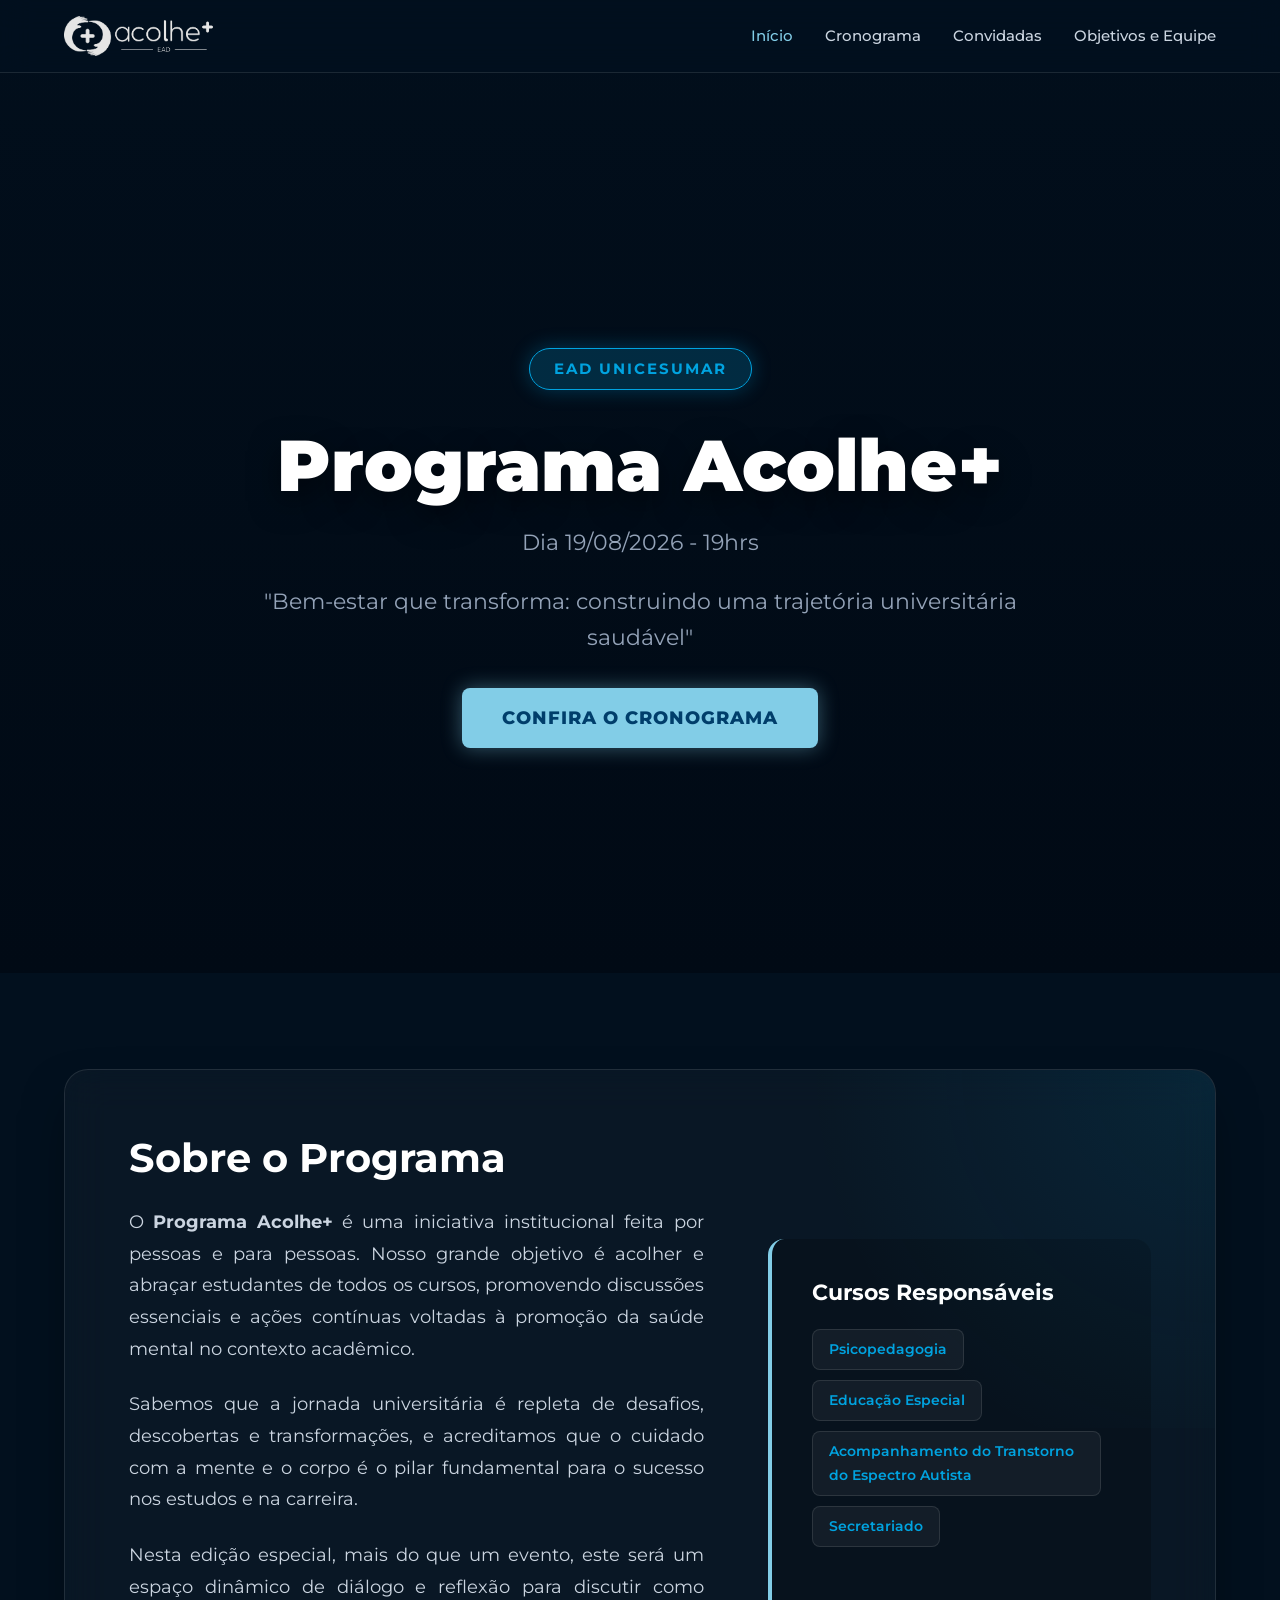
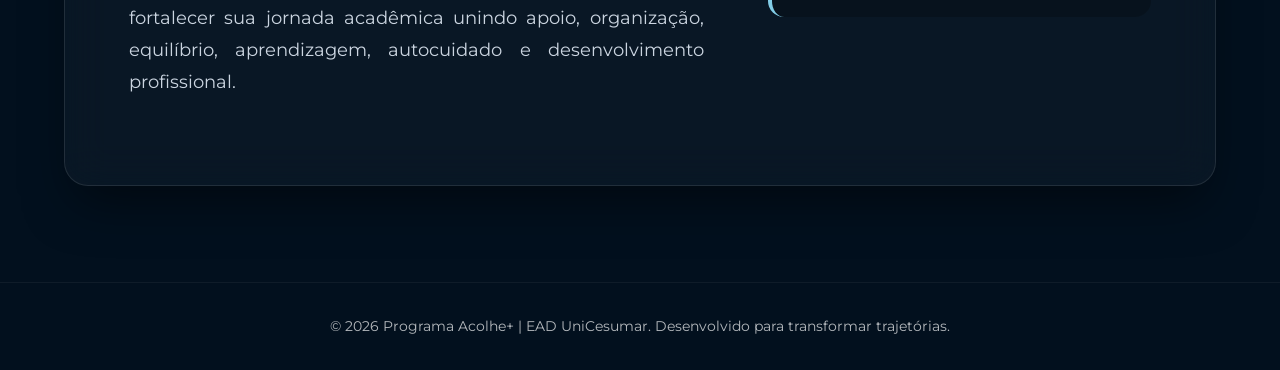
==== index.html @ 48409da1 "Add files via upload" ====
<!DOCTYPE html>
<html lang="pt-BR">
<head>
    <meta charset="UTF-8">
    <meta name="viewport" content="width=device-width, initial-scale=1.0">
    <title>Programa Acolhe+ | Início</title>
    <link rel="icon" type="image/png" href="assets/img/favicon.png">
    <!-- Link para o CSS unificado -->
    <link rel="stylesheet" href="css/style.css">
    <link rel="preconnect" href="https://fonts.googleapis.com">
    <link rel="preconnect" href="https://fonts.gstatic.com" crossorigin>
    <link href="https://fonts.googleapis.com/css2?family=Montserrat:wght@400;500;600;700;800;900&display=swap" rel="stylesheet">
</head>
<body>
    <nav class="navbar">
        <div class="container nav-container">
            <a href="index.html" class="logo">
                <img src="assets/img/logoh_branca.png" alt="Logo Acolhe+" class="logo-img" onerror="this.outerHTML='<span style=\'color:#fff; font-size: 1.5rem; font-weight: 700;\'>Acolhe<span style=\'color:var(--color-secondary)\'>+</span></span>'">
            </a>
            
            <ul class="nav-links">
                <li><a href="index.html" style="color: var(--cor-destaque);">Início</a></li>
                <li><a href="cronograma.html" style="color: #cbd5e1;">Cronograma</a></li>
                <li><a href="convidadas.html" style="color: #cbd5e1;">Convidadas</a></li>
                <li><a href="equipe.html" style="color: #cbd5e1;">Objetivos e Equipe</a></li>
            </ul>
        </div>
    </nav>

    <header class="hero-home">
        <div class="hero-overlay"></div>
        <div class="container hero-content">
            <div class="hero-badge">EAD UniCesumar</div>
            <h1 class="hero-title">Programa Acolhe+</h1>
            <p class="hero-subtitle">Dia 19/08/2026 - 19hrs</p>
            <p class="hero-subtitle">"Bem-estar que transforma: construindo uma trajetória universitária saudável"</p>
            <div class="hero-actions">
                <a href="cronograma.html" class="btn-glow">Confira o Cronograma</a>
            </div>
        </div>
    </header>

    <section id="sobre" class="sobre-section">
        <div class="container">
            <div class="glass-container">
                
                <div class="sobre-texto">
                    <h2>Sobre o Programa</h2>
                    <p>O <strong>Programa Acolhe+</strong> é uma iniciativa institucional feita por pessoas e para pessoas. Nosso grande objetivo é acolher e abraçar estudantes de todos os cursos, promovendo discussões essenciais e ações contínuas voltadas à promoção da saúde mental no contexto acadêmico.</p>
                    <p>Sabemos que a jornada universitária é repleta de desafios, descobertas e transformações, e acreditamos que o cuidado com a mente e o corpo é o pilar fundamental para o sucesso nos estudos e na carreira.</p>
                    <p>Nesta edição especial, mais do que um evento, este será um espaço dinâmico de diálogo e reflexão para discutir como fortalecer sua jornada acadêmica unindo apoio, organização, equilíbrio, aprendizagem, autocuidado e desenvolvimento profissional.</p>
                </div>
                
                <div class="sobre-cursos">
                    <h3>Cursos Responsáveis</h3>
                    <div style="margin-bottom: 20px;">
                        <span class="curso-tag">Psicopedagogia</span>
                        <span class="curso-tag">Educação Especial</span>
                        <span class="curso-tag">Acompanhamento do Transtorno do Espectro Autista</span>
                        <span class="curso-tag">Secretariado</span>
                    </div>
                </div>

            </div>
        </div>
    </section>

    <footer class="footer">
        <div class="container">
            <p>&copy; 2026 Programa Acolhe+ | EAD UniCesumar. Desenvolvido para transformar trajetórias.</p>
        </div>
    </footer>

    <script src="js/main.js"></script>
</body>
</html>
---- css/style.css ----
/* =========================================
   PROJETO ACOLHE+ - ESTILOS PRINCIPAIS
   Arquitetura: CSS Vanilla com Variáveis Nativas
   Tema Global: Dark Mode & Glassmorphism
   ========================================= */

:root {
    /* Paleta de Cores UniCesumar & Acolhe+ Original */
    --color-primary: #003B70;
    --color-secondary: #00A3E0;
    --color-accent: #F2A900;
    
    /* Tons Neutros Originais */
    --bg-body: #FFFFFF;
    --bg-light: #F8FAFC;
    --bg-card: #FFFFFF;
    
    /* Tipografia e Textos Originais */
    --text-main: #334155;
    --text-muted: #64748B;
    --text-light: #FFFFFF;
    
    /* Sombras e Transições */
    --shadow-sm: 0 2px 4px rgba(0,0,0,0.05);
    --shadow-md: 0 4px 6px -1px rgba(0,0,0,0.1), 0 2px 4px -1px rgba(0,0,0,0.06);
    --shadow-lg: 0 10px 15px -3px rgba(0,0,0,0.1), 0 4px 6px -2px rgba(0,0,0,0.05);
    --transition: all 0.3s ease;

    /* Novas Variáveis - Tema Dark Mode */
    --bg-dark: #010a15;
    --bg-dark-blend: #02101e;
    --glass-bg: rgba(255, 255, 255, 0.03);
    --glass-border: rgba(255, 255, 255, 0.1);
    
    /* Cores de Destaque Padrão (Azul Claro) */
    --cor-destaque: #82cde7;
    --cor-texto-btn: #003e6b;
}

/* =========================================
   RESET & CONFIGURAÇÕES GERAIS
   ========================================= */
* {
    margin: 0;
    padding: 0;
    box-sizing: border-box;
}

html {
    scroll-behavior: smooth;
}

/* Atualizado para refletir o novo tema escuro de todas as páginas */
body {
    font-family: 'Montserrat', sans-serif;
    background-color: var(--bg-dark-blend);
    color: #cbd5e1;
    line-height: 1.6;
    overflow-x: hidden; 
}

a {
    text-decoration: none;
    color: inherit;
}

ul {
    list-style: none;
}

.container {
    max-width: 1200px;
    margin: 0 auto;
    padding: 0 24px;
}

img {
    max-width: 100%;
    display: block;
}

/* =========================================
   TIPOGRAFIA & TÍTULOS (TEMA ESCURO)
   ========================================= */
h1, h2, h3, h4 {
    line-height: 1.2;
}

.section {
    padding: 5rem 0;
}

.section-title {
    text-align: center;
    margin-bottom: 3.5rem;
}

.section-title h2 {
    font-size: 2.25rem;
    font-weight: 700;
    margin-bottom: 0.5rem;
    color: #fff;
}

.underline {
    height: 4px;
    width: 60px;
    background-color: var(--cor-destaque) !important;
    margin: 0 auto;
    border-radius: 2px;
}

.section-subtitle {
    margin-top: 1rem;
    color: #94a3b8;
    font-size: 1.125rem;
    max-width: 600px;
    margin-left: auto;
    margin-right: auto;
}

.hero-title { color: #fff; }
.hero-subtitle { color: #94a3b8; }

/* =========================================
   NAVBAR PADRONIZADA (GLASSMORPHISM)
   ========================================= */
.navbar {
    background-color: rgba(2, 16, 30, 0.9);
    backdrop-filter: blur(15px);
    -webkit-backdrop-filter: blur(15px);
    box-shadow: none;
    border-bottom: 1px solid var(--glass-border);
    position: sticky; /* Sticky como padrão geral */
    top: 0;
    z-index: 1000;
    padding: 1rem 0;
}

.nav-container {
    display: flex;
    justify-content: space-between;
    align-items: center;
}

.logo-img {
    max-height: 40px;
    width: auto;
    display: block;
}

.logo {
    font-size: 1.5rem;
    font-weight: 700;
    color: var(--color-primary);
}

.logo .highlight {
    color: var(--color-secondary);
}

.nav-links {
    display: flex;
    gap: 2rem;
}

.nav-links a {
    font-weight: 500;
    font-size: 0.95rem;
    position: relative;
    padding-bottom: 4px;
    transition: color 0.3s ease;
}

.nav-links a::after {
    content: '';
    position: absolute;
    width: 0;
    height: 2px;
    bottom: 0;
    left: 0;
    background-color: var(--cor-destaque);
    transition: width 0.3s ease;
}

.nav-links a:hover {
    color: var(--cor-destaque);
}

.nav-links a:hover::after {
    width: 100%;
}

.btn-outline {
    display: inline-block;
    padding: 0.5rem 1.25rem;
    border-radius: 6px;
    font-weight: 600;
    text-transform: uppercase;
    letter-spacing: 0.5px;
    font-size: 0.9rem;
    transition: var(--transition);
    cursor: pointer;
    border: 2px solid #fff;
    color: #fff;
}

.btn-outline:hover {
    background-color: #fff;
    color: var(--bg-dark-blend);
}

/* =========================================
   PÁGINA INICIAL (INDEX)
   ========================================= */
.hero-home {
    position: relative;
    height: 100vh;
    display: flex;
    align-items: center;
    justify-content: center;
    text-align: center;
    background: url('../assets/img/capa.png') center center/cover no-repeat;
    background-attachment: fixed; 
}

.hero-overlay {
    position: absolute;
    top: 0; left: 0; width: 100%; height: 100%;
    background: linear-gradient(to bottom, rgba(1, 10, 21, 0.3) 0%, rgba(1, 10, 21, 0.8) 70%, var(--bg-dark) 100%);
    z-index: 1;
}

.hero-content {
    position: relative;
    z-index: 2;
    max-width: 900px;
    padding: 0 20px;
    margin-top: 50px; 
}

.hero-badge {
    display: inline-block;
    background: rgba(0, 163, 224, 0.2);
    border: 1px solid var(--color-secondary);
    color: var(--color-secondary);
    padding: 0.5rem 1.5rem;
    border-radius: 50px;
    font-weight: 700;
    font-size: 0.95rem;
    margin-bottom: 2rem;
    letter-spacing: 2px;
    text-transform: uppercase;
    box-shadow: 0 0 20px rgba(0, 163, 224, 0.3);
    animation: float 3s ease-in-out infinite;
}

.hero-home .hero-title {
    font-size: 4.5rem;
    font-weight: 900;
    margin-bottom: 1rem;
    text-shadow: 0 10px 30px rgba(0,0,0,0.5);
}

.hero-home .hero-subtitle {
    font-size: 1.4rem;
    margin-bottom: 1.5rem; /* Ajustado para lidar com dois subtitulos */
    font-weight: 400;
}

.hero-actions {
    display: flex;
    justify-content: center;
    gap: 1.5rem;
    margin-top: 2rem;
}

.btn-glow {
    background-color: var(--cor-destaque);
    color: var(--cor-texto-btn); 
    padding: 1rem 2.5rem;
    border-radius: 8px;
    font-weight: 800;
    font-size: 1.1rem;
    text-transform: uppercase;
    letter-spacing: 1px;
    transition: all 0.3s;
    box-shadow: 0 0 20px rgba(130, 205, 231, 0.4); 
    border: none;
    cursor: pointer;
    display: inline-block;
}

.btn-glow:hover {
    transform: translateY(-3px) scale(1.05);
    box-shadow: 0 0 35px rgba(130, 205, 231, 0.8);
    background-color: #fff; 
    color: var(--cor-texto-btn); 
}

.sobre-section {
    padding: 6rem 0;
    position: relative;
    z-index: 2;
}

.glass-container {
    background: var(--glass-bg);
    backdrop-filter: blur(20px);
    -webkit-backdrop-filter: blur(20px);
    border: 1px solid var(--glass-border);
    border-radius: 24px;
    padding: 4rem;
    box-shadow: 0 25px 50px -12px rgba(0, 0, 0, 0.5);
    display: grid;
    grid-template-columns: 3fr 2fr;
    gap: 4rem;
    align-items: center;
    position: relative;
    overflow: hidden;
}

.glass-container::before {
    content: '';
    position: absolute;
    top: -50%; right: -50%;
    width: 100%; height: 100%;
    background: radial-gradient(circle, rgba(0, 163, 224, 0.1) 0%, transparent 60%);
    pointer-events: none;
}

.sobre-texto h2 {
    font-size: 2.5rem;
    color: #fff;
    margin-bottom: 1.5rem;
}

.sobre-texto p {
    font-size: 1.1rem;
    line-height: 1.8;
    margin-bottom: 1.5rem;
    color: #cbd5e1;
    text-align: justify;
}

.sobre-cursos {
    background: rgba(0, 0, 0, 0.2);
    padding: 2.5rem;
    border-radius: 16px;
    border-left: 4px solid var(--cor-destaque); 
}

.sobre-cursos h3 {
    color: #fff;
    font-size: 1.4rem;
    margin-bottom: 1.5rem;
}

.curso-tag {
    display: inline-block;
    background: rgba(255,255,255,0.05);
    border: 1px solid rgba(255,255,255,0.1);
    color: var(--color-secondary);
    padding: 8px 16px;
    border-radius: 8px;
    margin: 0 10px 10px 0;
    font-size: 0.9rem;
    font-weight: 600;
    transition: all 0.3s;
}

.curso-tag:hover {
    background: var(--color-secondary);
    color: #fff;
    transform: translateY(-2px);
}

@keyframes float {
    0% { transform: translateY(0px); }
    50% { transform: translateY(-8px); }
    100% { transform: translateY(0px); }
}

/* =========================================
   PÁGINA CONVIDADAS
   ========================================= */
.fullscreen-showcase {
    position: relative;
    width: 100%;
    min-height: calc(100vh - 140px); 
    display: flex;
    align-items: center;
    background-color: var(--bg-dark-blend);
    padding: 4rem 0; 
}

.showcase-image-wrapper {
    position: absolute;
    top: 0;
    left: 0;
    width: 45%; 
    height: 100%;
    z-index: 1;
}

.guest-image {
    width: 100%;
    height: 100%;
    object-fit: cover;
    object-position: center 15%; 
    transition: opacity 0.8s ease, transform 1s ease;
}

.showcase-gradient-overlay {
    position: absolute;
    top: 0;
    left: 0;
    width: 100%;
    height: 100%;
    background: linear-gradient(
        to right, 
        rgba(2, 16, 30, 0) 0%, 
        rgba(2, 16, 30, 0.3) 50%, 
        var(--bg-dark-blend) 95%
    );
}

.showcase-content {
    position: relative;
    z-index: 2;
    width: 100%;
    max-width: 1200px;
    margin: 0 auto;
    display: flex;
    justify-content: flex-end;
    padding: 0 24px;
}

.text-panel {
    width: 55%; 
    color: #fff;
    padding-left: 2rem;
}

.guest-title {
    color: var(--color-accent);
    font-size: 0.9rem;
    text-transform: uppercase;
    letter-spacing: 2px;
    margin-bottom: 10px;
    font-weight: 700;
}

.guest-name {
    font-size: 2.5rem; 
    font-weight: 800;
    line-height: 1.1;
    margin-bottom: 1.5rem;
    color: #ffffff;
}

.guest-bio {
    font-size: 1rem;
    line-height: 1.7;
    color: #cbd5e1;
    margin-bottom: 2.5rem;
    text-align: justify;
}

.slider-controls {
    display: flex;
    align-items: center;
    gap: 15px;
}

.nav-btn {
    background: transparent;
    border: 1px solid rgba(255,255,255,0.3);
    color: #fff;
    width: 50px;
    height: 50px;
    border-radius: 50%;
    font-size: 1.2rem;
    cursor: pointer;
    transition: all 0.3s;
    display: flex;
    align-items: center;
    justify-content: center;
}

.nav-btn:hover {
    background: #fff;
    color: var(--bg-dark-blend);
    border-color: #fff;
}

.dots-container {
    display: flex;
    gap: 8px;
    margin: 0 15px;
}

.dot {
    width: 10px;
    height: 10px;
    background-color: rgba(255,255,255,0.2);
    border-radius: 50%;
    cursor: pointer;
    transition: all 0.3s;
}

.dot.active {
    background-color: var(--cor-destaque);
    transform: scale(1.3);
}

.anim-fade {
    opacity: 1;
    transform: translateX(0) scale(1);
    transition: all 0.6s cubic-bezier(0.25, 0.46, 0.45, 0.94);
}

.anim-fade.hidden-img {
    opacity: 0;
    transform: scale(1.02);
}

.anim-fade.hidden-text {
    opacity: 0;
    transform: translateX(30px);
}

/* =========================================
   PÁGINA OBJETIVOS E EQUIPE
   ========================================= */
.hero-inner {
    position: relative;
    min-height: 40vh;
    display: flex;
    align-items: center;
    justify-content: center;
    text-align: center;
    background: url('../assets/img/capa.png') center center/cover no-repeat;
}

.hero-inner-overlay {
    position: absolute;
    top: 0; left: 0; width: 100%; height: 100%;
    background: linear-gradient(to bottom, rgba(1, 10, 21, 0.4) 0%, rgba(2, 16, 30, 0.95) 100%);
    z-index: 1;
}

.hero-inner .hero-content {
    position: relative;
    z-index: 2;
    max-width: 800px;
    padding: 0 20px;
}

.grid-objetivos {
    display: grid;
    grid-template-columns: repeat(5, 1fr);
    gap: 1.25rem;
}

.card-objetivo {
    background: var(--glass-bg);
    backdrop-filter: blur(10px);
    -webkit-backdrop-filter: blur(10px);
    border: 1px solid var(--glass-border);
    border-radius: 16px;
    box-shadow: 0 4px 30px rgba(0, 0, 0, 0.1);
    color: #cbd5e1;
    transition: all 0.4s ease;
    border-bottom: 3px solid transparent;
    padding: 2rem 1.25rem;
    text-align: center;
}

.card-objetivo h3 { 
    color: var(--cor-destaque); 
    font-size: 1.1rem;
    margin-bottom: 0.75rem;
}

.card-objetivo p { 
    color: #94a3b8; 
    font-size: 0.85rem;
    line-height: 1.4;
}

.icone-objetivo {
    font-size: 2.2rem;
    margin-bottom: 1rem;
}

.card-objetivo:hover {
    transform: translateY(-5px);
    background: rgba(255, 255, 255, 0.08);
    border-color: var(--cor-destaque);
    box-shadow: 0 10px 30px rgba(130, 205, 231, 0.2);
}

.team-dashboard {
    display: flex;
    gap: 2rem;
    max-width: 1100px;
    margin: 0 auto;
    align-items: flex-start;
}

.team-viewer {
    flex: 1;
    background: linear-gradient(145deg, rgba(255,255,255,0.05) 0%, rgba(0,0,0,0.2) 100%);
    border: 1px solid var(--glass-border);
    border-radius: 20px;
    padding: 3rem;
    position: sticky;
    top: 100px;
    min-height: 500px;
    display: flex;
    flex-direction: column;
    transition: all 0.4s ease;
    box-shadow: 0 0 40px rgba(130, 205, 231, 0.15);
    border-color: rgba(130, 205, 231, 0.3);
}

.fade-panel {
    opacity: 1;
    transform: scale(1);
    transition: all 0.4s cubic-bezier(0.25, 0.46, 0.45, 0.94);
}

.fade-panel.hidden {
    opacity: 0;
    transform: scale(0.95);
}

.viewer-image {
    width: 150px;
    height: 150px;
    border-radius: 50%;
    object-fit: cover;
    margin-bottom: 1.5rem;
    border: 4px solid var(--bg-dark-blend);
}

.viewer-role {
    font-size: 0.9rem;
    text-transform: uppercase;
    letter-spacing: 2px;
    font-weight: 700;
    margin-bottom: 0.5rem;
    color: var(--cor-destaque);
}

.viewer-name {
    font-size: 2.2rem;
    color: #fff;
    margin-bottom: 1.5rem;
    line-height: 1.1;
}

.viewer-bio {
    font-size: 1.05rem;
    line-height: 1.8;
    color: #cbd5e1;
}

.team-selector {
    width: 380px;
    display: flex;
    flex-direction: column;
    gap: 1rem;
}

.selector-item {
    display: flex;
    align-items: center;
    gap: 1rem;
    padding: 1rem;
    background: var(--glass-bg);
    border: 1px solid var(--glass-border);
    border-radius: 12px;
    cursor: pointer;
    transition: all 0.3s ease;
}

.selector-item:hover {
    background: rgba(255,255,255,0.08);
    transform: translateX(-5px);
}

.selector-item.active {
    background: rgba(130, 205, 231, 0.15);
    border-color: var(--cor-destaque);
}

.selector-item.highlight-star {
    padding: 1.5rem 1rem;
    background: linear-gradient(90deg, rgba(130, 205, 231, 0.1) 0%, transparent 100%);
    border: 1px solid rgba(130, 205, 231, 0.4);
    border-left: 4px solid var(--cor-destaque);
}

.selector-item.highlight-star.active {
    background: rgba(130, 205, 231, 0.2);
}

.selector-avatar {
    width: 60px;
    height: 60px;
    border-radius: 50%;
    object-fit: cover;
}

.highlight-star .selector-avatar {
    width: 80px;
    height: 80px;
    border: 2px solid var(--cor-destaque);
}

.selector-info h4 {
    color: #fff;
    font-size: 1.1rem;
    margin-bottom: 0.2rem;
}

.selector-info span {
    font-size: 0.85rem;
    color: var(--cor-destaque);
    font-weight: 600;
}

/* =========================================
   PÁGINA CRONOGRAMA
   ========================================= */
.crono-section {
    background: linear-gradient(-45deg, #001f3f, #003B70, #02101e, #005082);
    background-size: 400% 400%;
    animation: gradientBG 15s ease infinite;
    padding: 6rem 0;
    color: #fff;
    position: relative;
    overflow: hidden;
    min-height: calc(100vh - 80px);
}

@keyframes gradientBG {
    0% { background-position: 0% 50%; }
    50% { background-position: 100% 50%; }
    100% { background-position: 0% 50%; }
}

.crono-section::before {
    content: "";
    position: absolute;
    top: 0; left: 0; width: 100%; height: 100%;
    background-image: linear-gradient(rgba(255, 255, 255, 0.03) 1px, transparent 1px), 
                      linear-gradient(90deg, rgba(255, 255, 255, 0.03) 1px, transparent 1px);
    background-size: 30px 30px;
    pointer-events: none;
}

.crono-title {
    text-align: center;
    font-size: 3rem;
    color: #fff;
    margin-bottom: 4rem;
    text-transform: uppercase;
    letter-spacing: 2px;
    position: relative;
    z-index: 1;
}

.timeline {
    position: relative;
    max-width: 900px;
    margin: 0 auto;
    padding: 20px 0;
    z-index: 1;
}

.timeline::after {
    content: '';
    position: absolute;
    width: 4px;
    background: rgba(130, 205, 231, 0.3);
    top: 0;
    bottom: 0;
    left: 50%;
    margin-left: -2px;
    border-radius: 5px;
}

.timeline-item {
    padding: 10px 40px;
    position: relative;
    background-color: inherit;
    width: 50%;
}

.timeline-item.left { left: 0; }
.timeline-item.right { left: 50%; }

.timeline-item::after {
    content: '';
    position: absolute;
    width: 20px;
    height: 20px;
    right: -10px;
    background-color: var(--cor-destaque);
    border: 4px solid var(--bg-dark-blend);
    top: 25px;
    border-radius: 50%;
    z-index: 1;
    box-shadow: 0 0 15px var(--cor-destaque);
    transition: all 0.3s ease;
}

.timeline-item.right::after {
    left: -10px;
}

.timeline-item:hover::after {
    transform: scale(1.5);
    background-color: #fff;
    box-shadow: 0 0 25px var(--cor-destaque);
}

.glass-card {
    padding: 25px 30px;
    background: rgba(255, 255, 255, 0.05);
    backdrop-filter: blur(12px);
    -webkit-backdrop-filter: blur(12px);
    border: 1px solid rgba(255, 255, 255, 0.1);
    border-radius: 16px;
    position: relative;
    transition: all 0.4s cubic-bezier(0.175, 0.885, 0.32, 1.275);
    box-shadow: 0 8px 32px 0 rgba(0, 0, 0, 0.3);
}

.glass-card:hover {
    transform: translateY(-10px) scale(1.02);
    border-color: var(--cor-destaque);
    box-shadow: 0 15px 35px 0 rgba(130, 205, 231, 0.2);
}

.time-badge {
    display: inline-block;
    background: rgba(255, 255, 255, 0.1);
    border: 1px solid rgba(255,255,255,0.2);
    color: #fff;
    padding: 5px 15px;
    border-radius: 20px;
    font-weight: 700;
    font-size: 0.9rem;
    margin-bottom: 15px;
    letter-spacing: 1px;
}

.glass-card h3 {
    color: var(--cor-destaque);
    font-size: 1.4rem;
    margin-bottom: 10px;
}

.glass-card p {
    color: #cbd5e1;
    font-size: 0.95rem;
    line-height: 1.5;
}

.access-card-wrapper {
    display: flex;
    justify-content: center;
    margin-top: 5rem;
    position: relative;
    z-index: 1;
}

.access-card {
    background: linear-gradient(135deg, rgba(130, 205, 231, 0.1), rgba(0, 163, 224, 0.1));
    border: 2px dashed rgba(130, 205, 231, 0.5);
    text-align: center;
    padding: 3rem;
    max-width: 600px;
    border-radius: 20px;
    backdrop-filter: blur(10px);
}

.access-card h2 {
    color: #fff;
    margin-bottom: 10px;
}

.btn-pulse {
    display: inline-block;
    margin-top: 20px;
    padding: 15px 40px;
    font-size: 1.2rem;
    font-weight: 800;
    color: var(--cor-texto-btn);
    background-color: var(--cor-destaque);
    border-radius: 50px;
    text-transform: uppercase;
    box-shadow: 0 0 0 0 rgba(130, 205, 231, 0.7);
    animation: pulse 2s infinite;
    transition: all 0.3s ease;
}

.btn-pulse:hover {
    background-color: #fff;
    transform: scale(1.05);
    color: var(--cor-texto-btn);
}

@keyframes pulse {
    0% { transform: scale(0.95); box-shadow: 0 0 0 0 rgba(130, 205, 231, 0.7); }
    70% { transform: scale(1); box-shadow: 0 0 0 15px rgba(130, 205, 231, 0); }
    100% { transform: scale(0.95); box-shadow: 0 0 0 0 rgba(130, 205, 231, 0); }
}

/* =========================================
   FOOTER (RODAPÉ)
   ========================================= */
.footer {
    background-color: var(--bg-dark-blend);
    border-top: 1px solid rgba(255,255,255,0.05);
    color: rgba(255,255,255,0.7);
    text-align: center;
    padding: 2rem 0;
    font-size: 0.9rem;
}

/* =========================================
   RESPONSIVIDADE GERAL (MEDIA QUERIES)
   ========================================= */
@media (max-width: 1024px) {
    .grid-objetivos {
        grid-template-columns: repeat(auto-fit, minmax(220px, 1fr));
    }
}

@media (max-width: 992px) {
    .glass-container { 
        grid-template-columns: 1fr; 
        padding: 2.5rem; 
    }
    .hero-home .hero-title { font-size: 3rem; }
    .hero-home .hero-subtitle { font-size: 1.1rem; }
    
    .team-dashboard {
        flex-direction: column;
    }
    .team-viewer {
        width: 100%;
        position: relative;
        top: 0;
        min-height: auto;
    }
    .team-selector {
        width: 100%;
        display: grid;
        grid-template-columns: repeat(auto-fill, minmax(300px, 1fr));
    }
}

@media (max-width: 768px) {
    .nav-links {
        display: none; 
    }
    
    .btn-outline {
        display: none;
    }
    
    .hero-actions { 
        flex-direction: column; 
    }
    
    .btn-glow { 
        width: 100%; 
        text-align: center; 
    }
    
    .showcase-image-wrapper { width: 100%; }
    
    .showcase-gradient-overlay {
        background: linear-gradient(to top, var(--bg-dark-blend) 0%, rgba(2, 16, 30, 0.8) 40%, rgba(2, 16, 30, 0) 100%);
    }
    
    .showcase-content {
        align-items: flex-end;
        height: 100%;
    }
    
    .text-panel {
        width: 100%;
        padding-left: 0;
        text-align: center;
    }
    
    .guest-name { font-size: 1.8rem; }
    .guest-bio { text-align: left; }
    .slider-controls { justify-content: center; }
    
    .timeline::after { left: 31px; }
    .timeline-item { width: 100%; padding-left: 70px; padding-right: 25px; }
    .timeline-item.right { left: 0; }
    .timeline-item.left::after, .timeline-item.right::after { left: 21px; }
    .crono-title { font-size: 2.2rem; }
    .access-card { padding: 2rem; margin: 0 20px; }
}
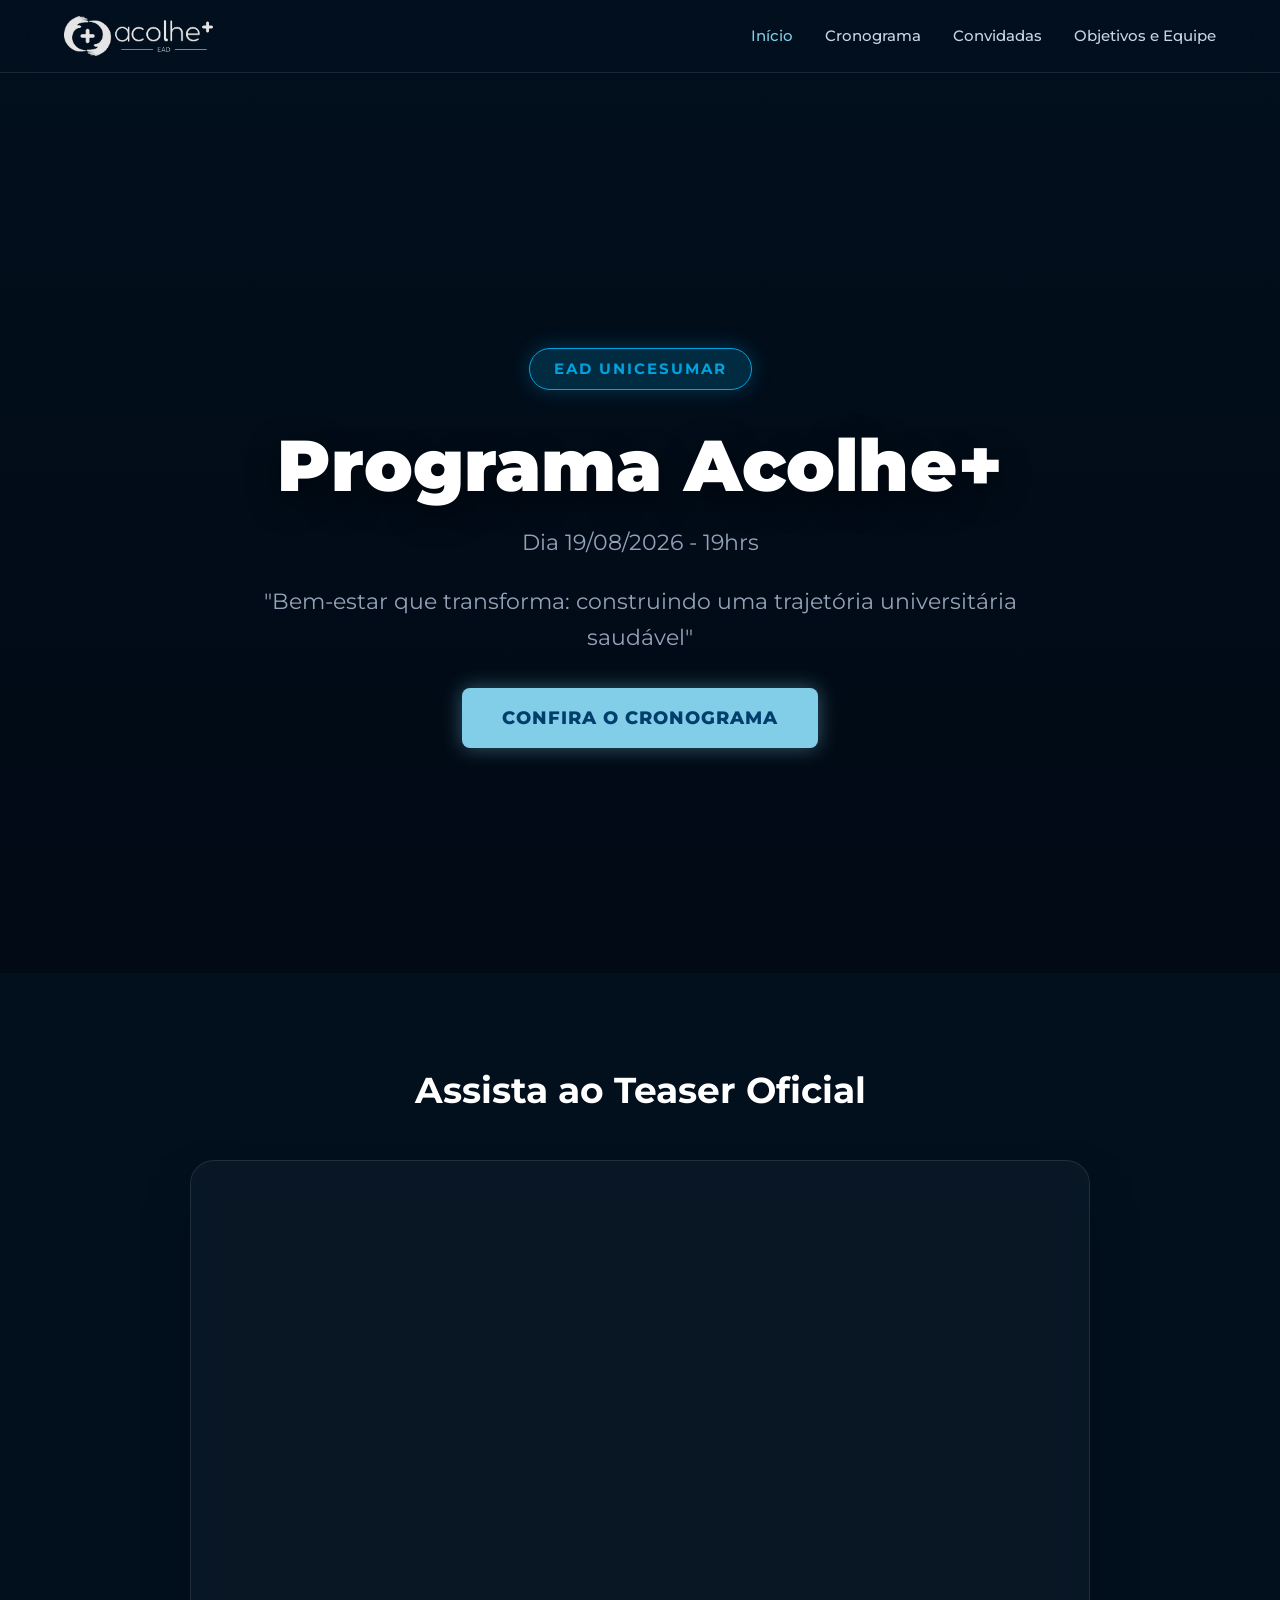
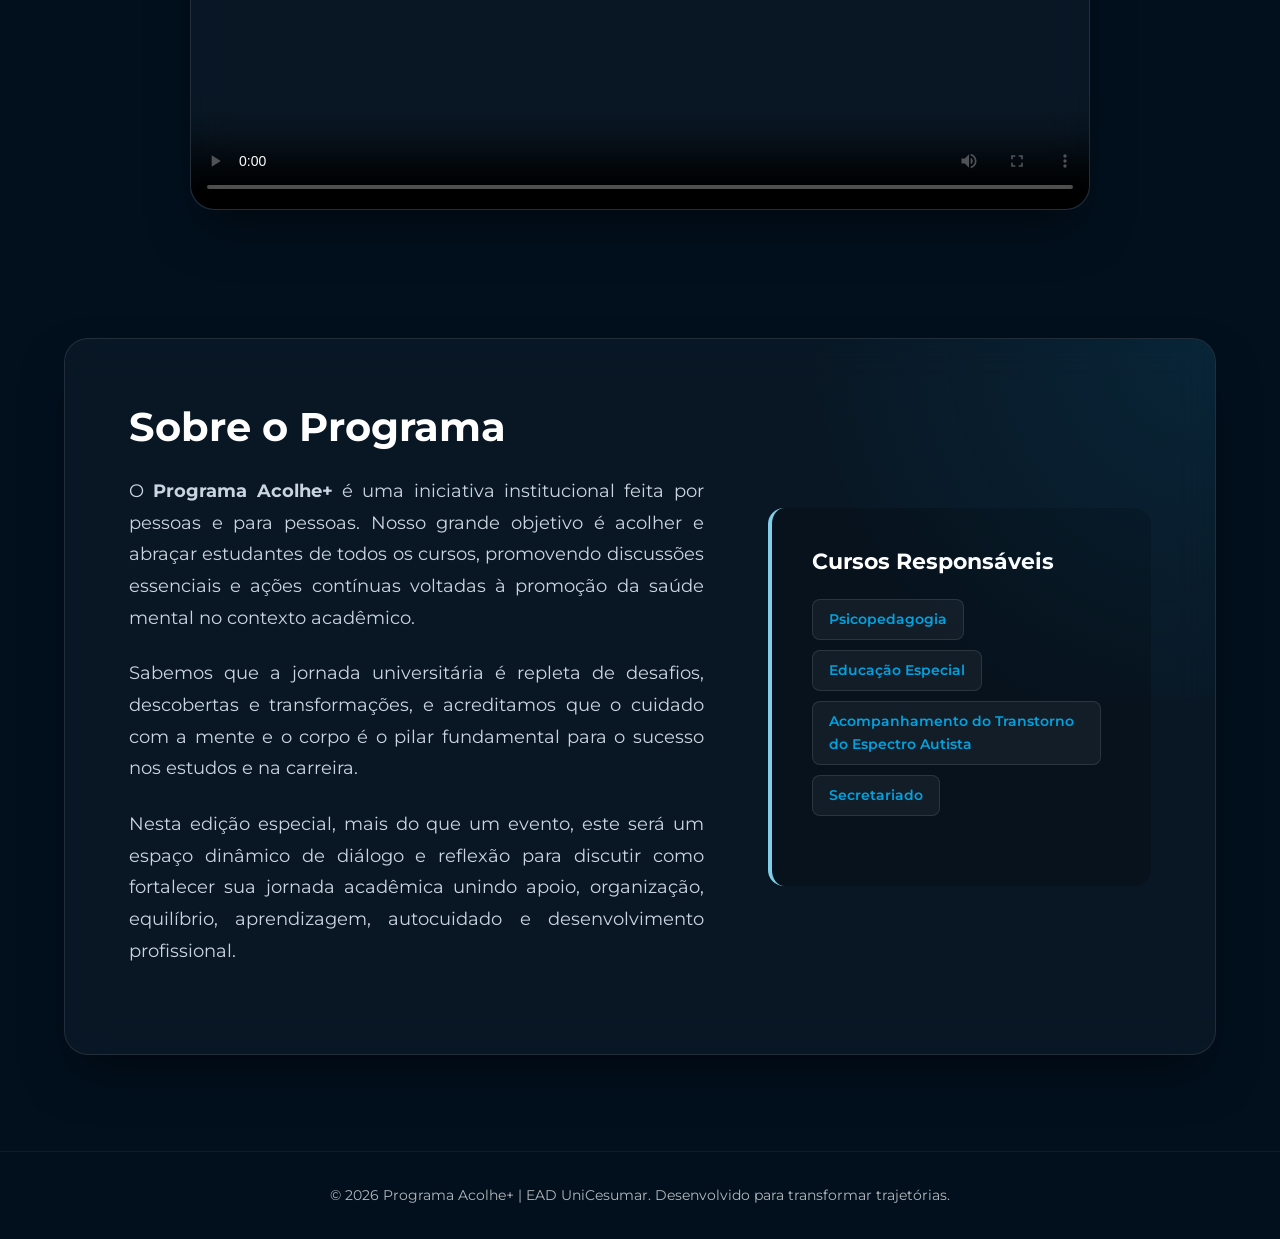
==== commit f1df93e9: "Add teaser video section to index.html Added a new teaser video section to the homepage." ====
--- a/index.html
+++ b/index.html
@@ -40,6 +40,22 @@
         </div>
     </header>
 
+    <!-- NOVA SEÇÃO: VÍDEO TEASER -->
+    <!-- NOVA SEÇÃO: VÍDEO TEASER -->
+    <section id="teaser" class="teaser-section">
+        <div class="container">
+            <h2 class="teaser-title">Assista ao Teaser Oficial</h2>
+            <!-- CAIXA DO VÍDEO RESPONSIVA COM EFEITO GLASS -->
+            <div class="video-wrapper">
+                <video controls poster="assets/img/capa-video.jpg">
+                    <source src="assets/img/teaser.mp4" type="video/mp4">
+                    Seu navegador não suporta a tag de vídeo.
+                </video>
+
+            </div>
+        </div>
+    </section>
+
     <section id="sobre" class="sobre-section">
         <div class="container">
             <div class="glass-container">
@@ -73,4 +89,4 @@
 
     <script src="js/main.js"></script>
 </body>
-</html>+</html>
--- a/css/style.css
+++ b/css/style.css
@@ -382,6 +382,51 @@
 }
 
 /* =========================================
+   SEÇÃO TEASER (VÍDEO INICIAL)
+   ========================================= */
+.teaser-section {
+    padding: 6rem 0 2rem 0;
+    position: relative;
+    z-index: 2;
+}
+
+.teaser-title {
+    text-align: center;
+    font-size: 2.25rem;
+    color: #fff;
+    margin-bottom: 3rem;
+    font-weight: 700;
+}
+
+.video-wrapper {
+    position: relative;
+    padding-bottom: 56.25%; /* Mantém a proporção perfeita de 16:9 */
+    height: 0;
+    overflow: hidden;
+    max-width: 900px;
+    margin: 0 auto;
+    
+    /* Aplicando o padrão Glassmorphism do projeto */
+    background: var(--glass-bg);
+    backdrop-filter: blur(20px);
+    -webkit-backdrop-filter: blur(20px);
+    border: 1px solid var(--glass-border);
+    border-radius: 24px;
+    box-shadow: 0 25px 50px -12px rgba(0, 0, 0, 0.5);
+}
+
+.video-wrapper iframe,
+.video-wrapper video {
+    position: absolute;
+    top: 0;
+    left: 0;
+    width: 100%;
+    height: 100%;
+    border-radius: 24px; /* Acompanha o arredondamento da caixa de vidro */
+    object-fit: cover;
+}
+
+/* =========================================
    PÁGINA CONVIDADAS
    ========================================= */
 .fullscreen-showcase {
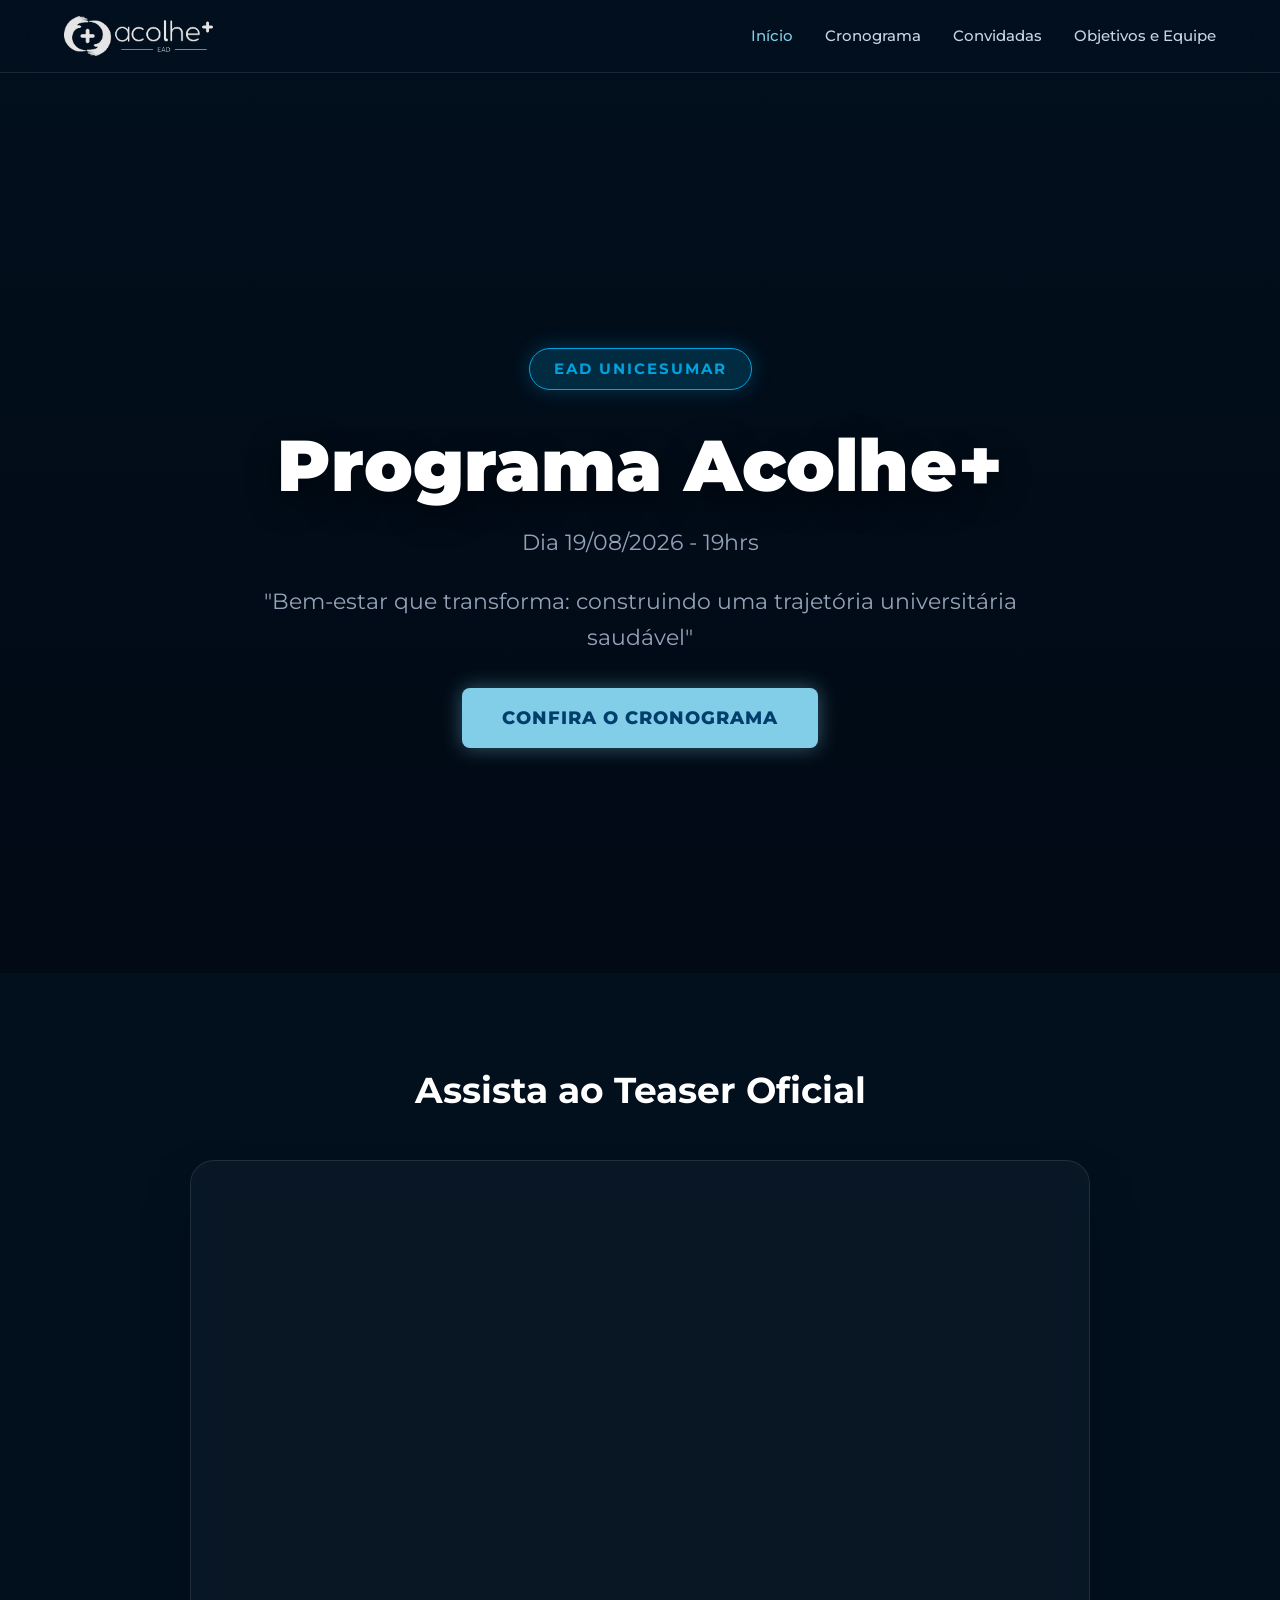
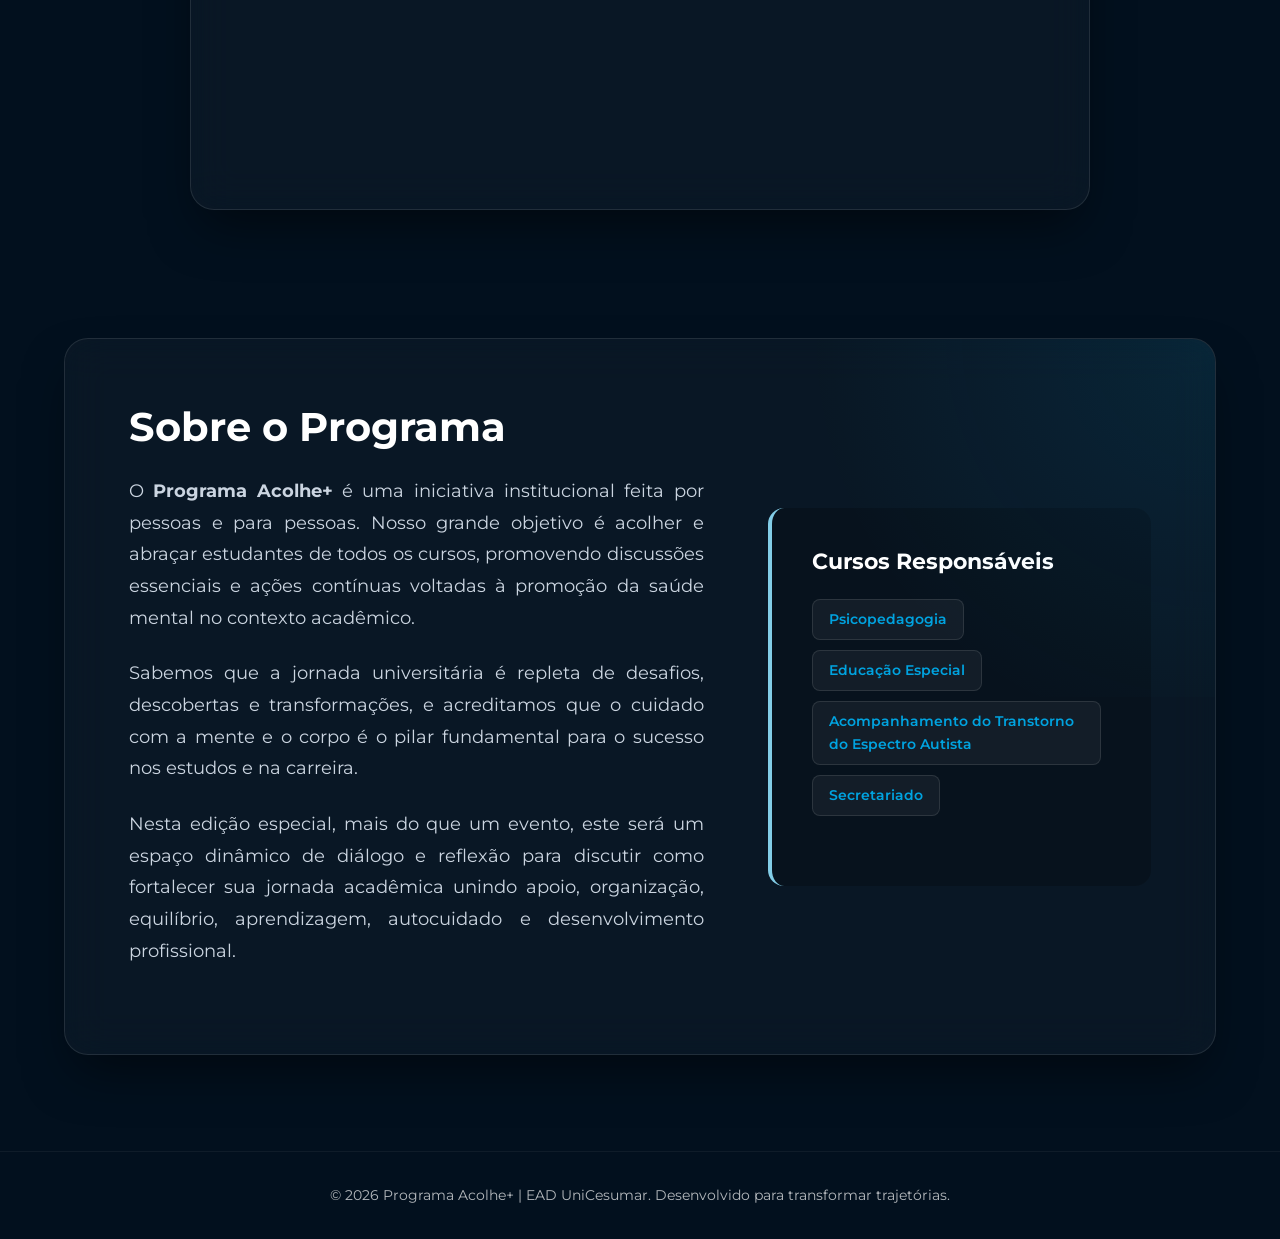
==== commit d4a252a5: "Update index.html" ====
--- a/index.html
+++ b/index.html
@@ -47,10 +47,12 @@
             <h2 class="teaser-title">Assista ao Teaser Oficial</h2>
             <!-- CAIXA DO VÍDEO RESPONSIVA COM EFEITO GLASS -->
             <div class="video-wrapper">
-                <video controls poster="assets/img/capa-video.jpg">
-                    <source src="assets/img/teaser.mp4" type="video/mp4">
-                    Seu navegador não suporta a tag de vídeo.
-                </video>
+                <iframe src="https://www.youtube.com/embed/wKkh8JtXWKA?si=djHAg2kXGDeH8Ph9" 
+                        title="Teaser Acolhe+" 
+                        frameborder="0" 
+                        allow="accelerometer; autoplay; clipboard-write; encrypted-media; gyroscope; picture-in-picture" 
+                        allowfullscreen>
+                </iframe>
 
             </div>
         </div>
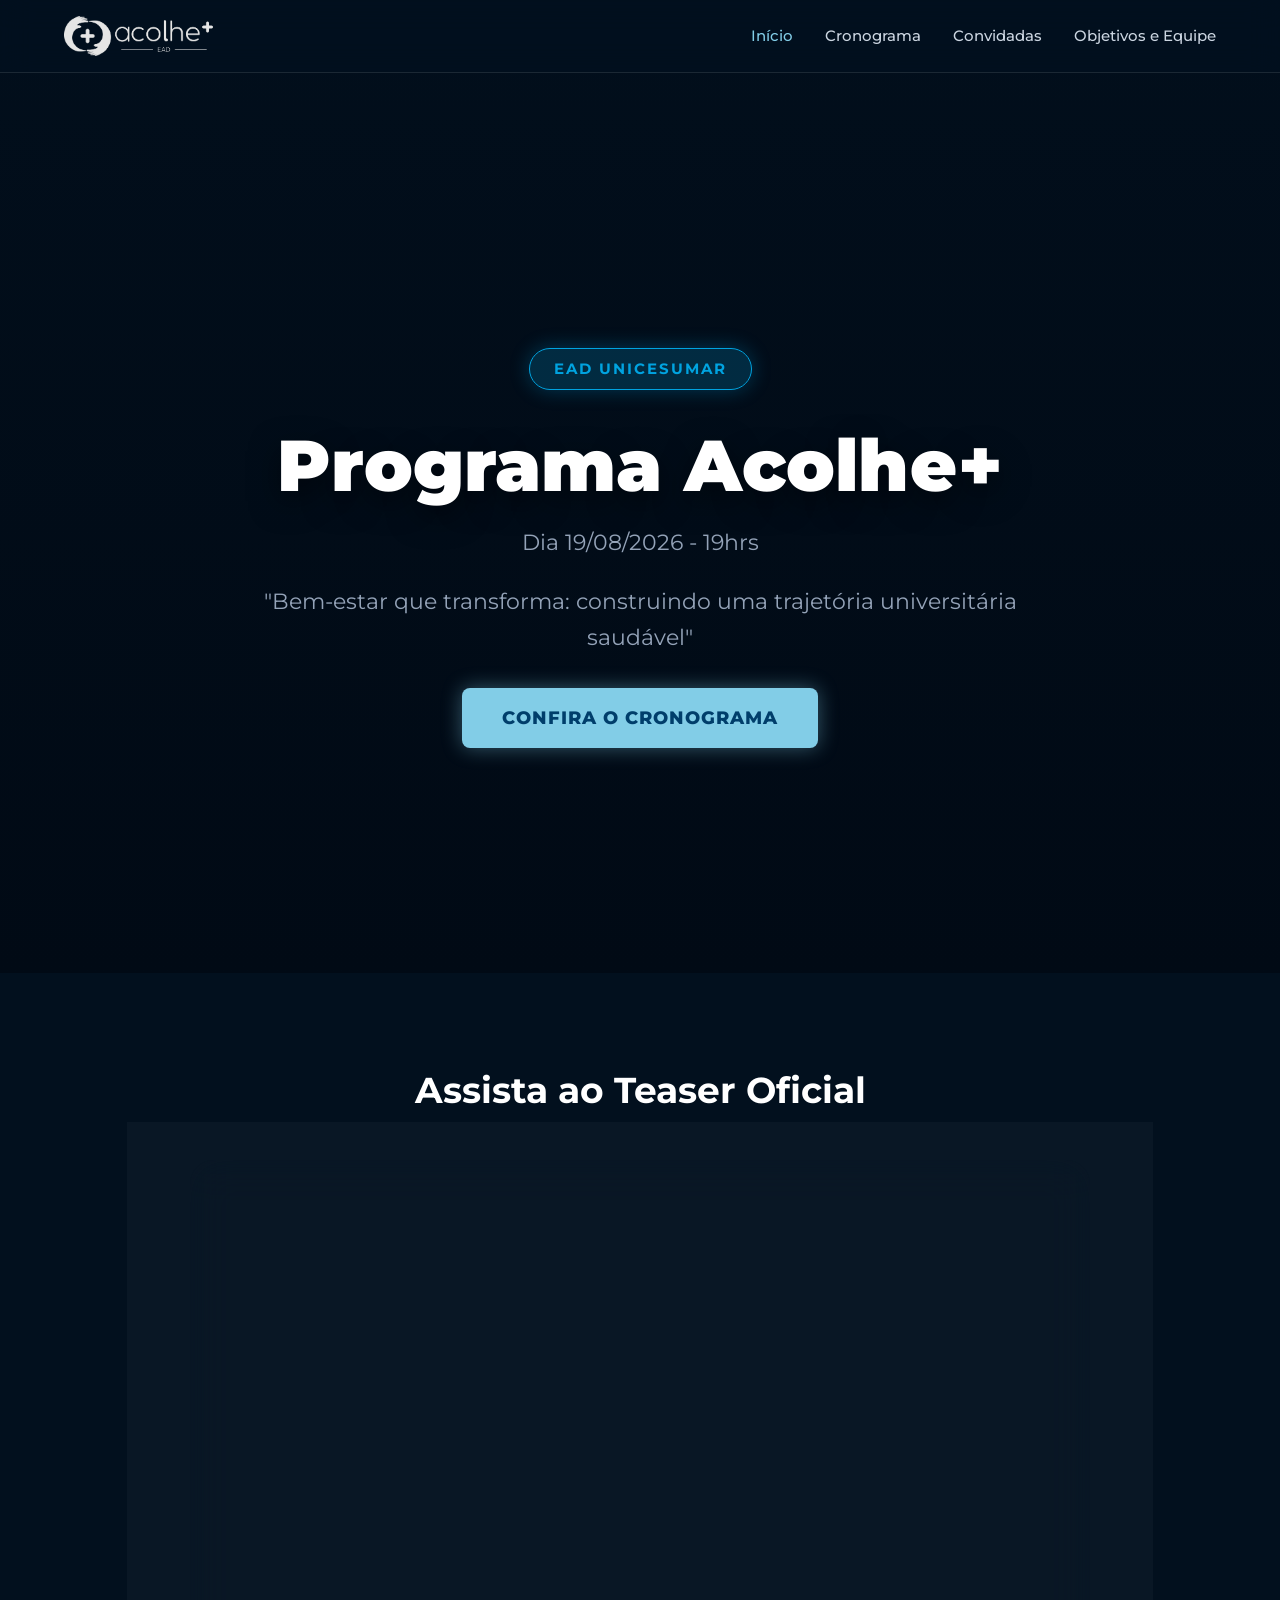
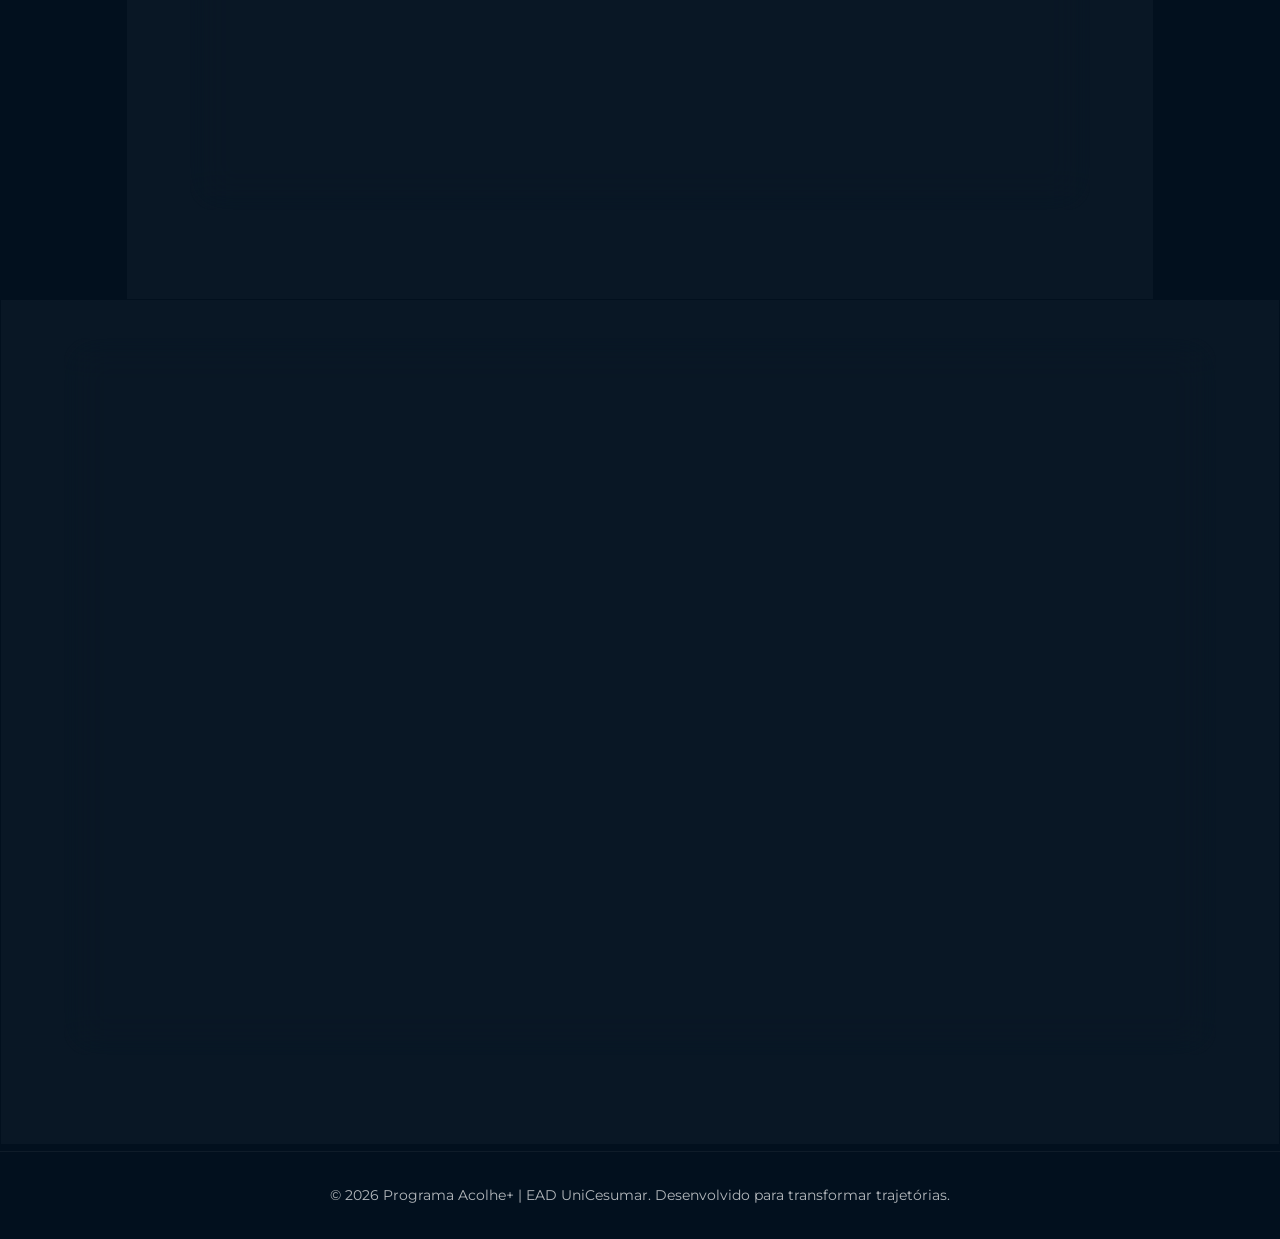
==== commit d8b8c2c8: "Update index.html" ====
--- a/index.html
+++ b/index.html
@@ -39,13 +39,10 @@
             </div>
         </div>
     </header>
-
-    <!-- NOVA SEÇÃO: VÍDEO TEASER -->
-    <!-- NOVA SEÇÃO: VÍDEO TEASER -->
+    
     <section id="teaser" class="teaser-section">
         <div class="container">
             <h2 class="teaser-title">Assista ao Teaser Oficial</h2>
-            <!-- CAIXA DO VÍDEO RESPONSIVA COM EFEITO GLASS -->
             <div class="video-wrapper">
                 <iframe src="https://www.youtube.com/embed/wKkh8JtXWKA?si=djHAg2kXGDeH8Ph9" 
                         title="Teaser Acolhe+" 
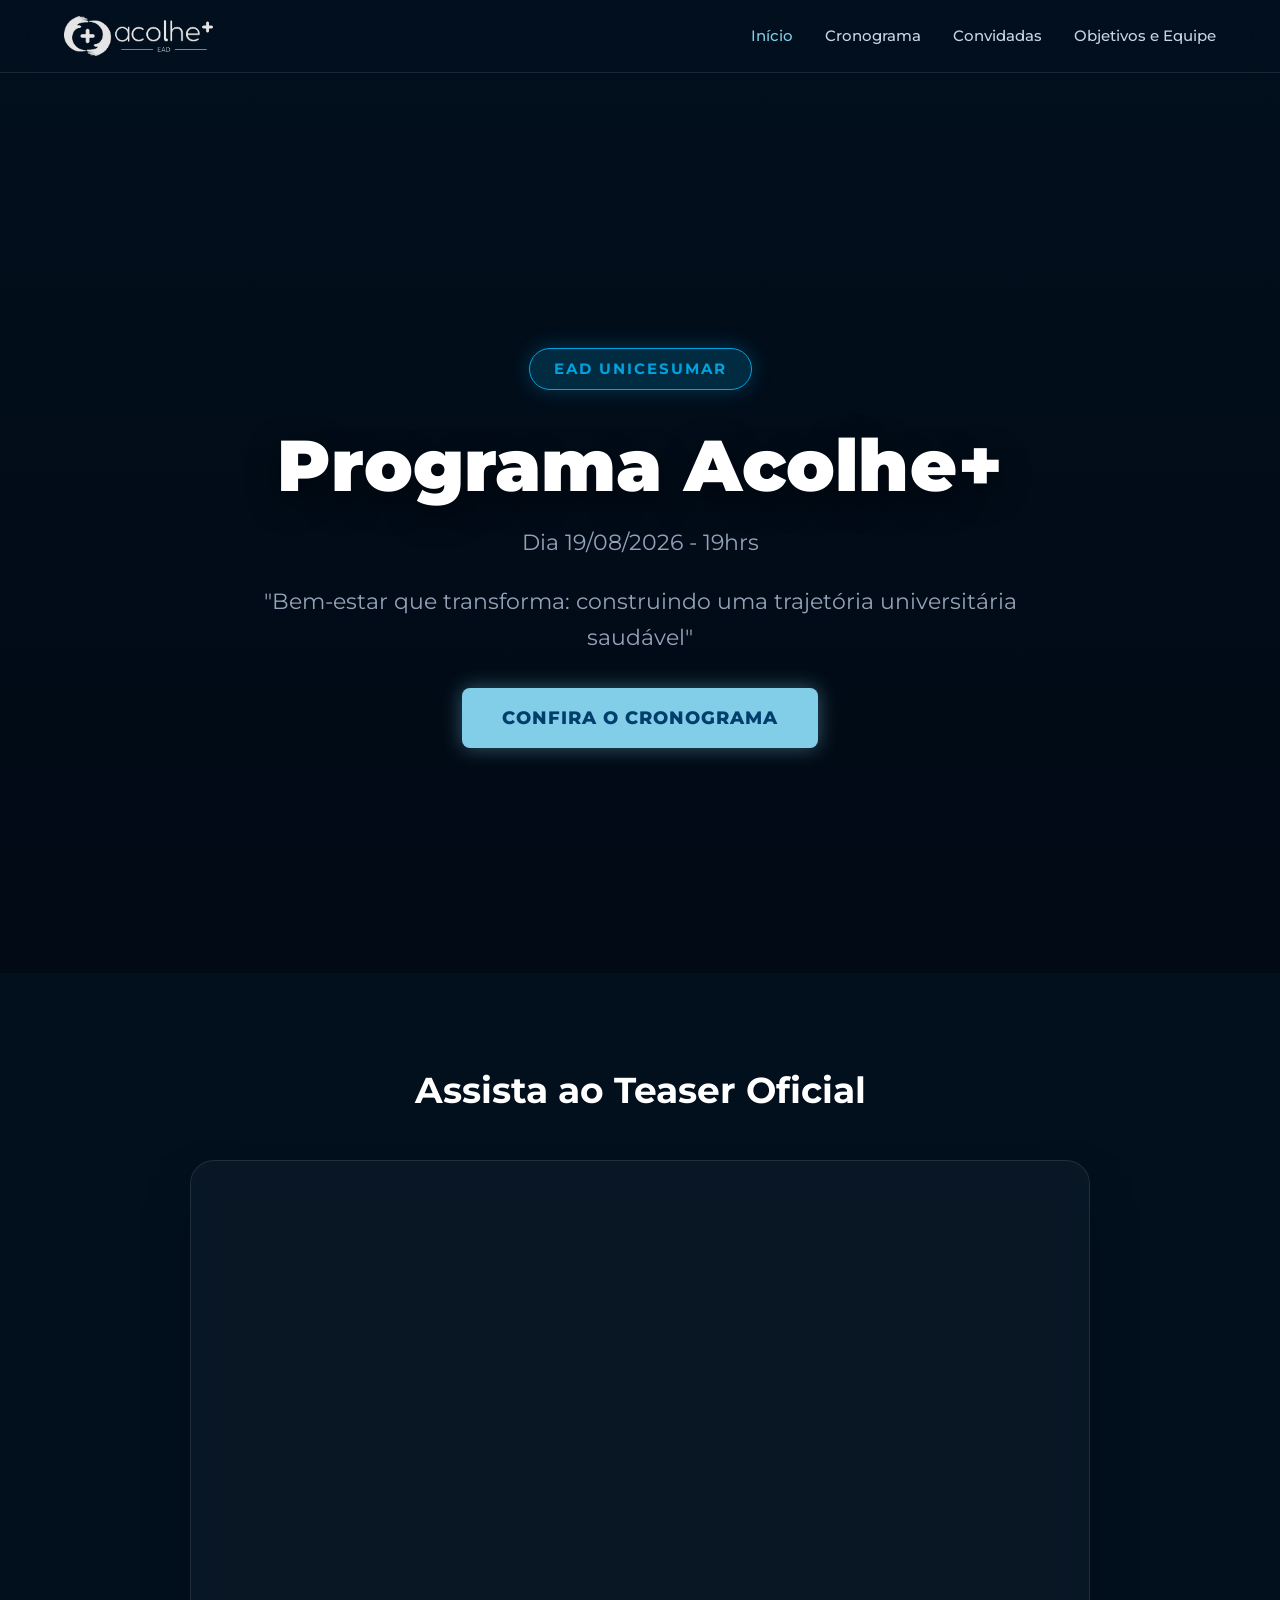
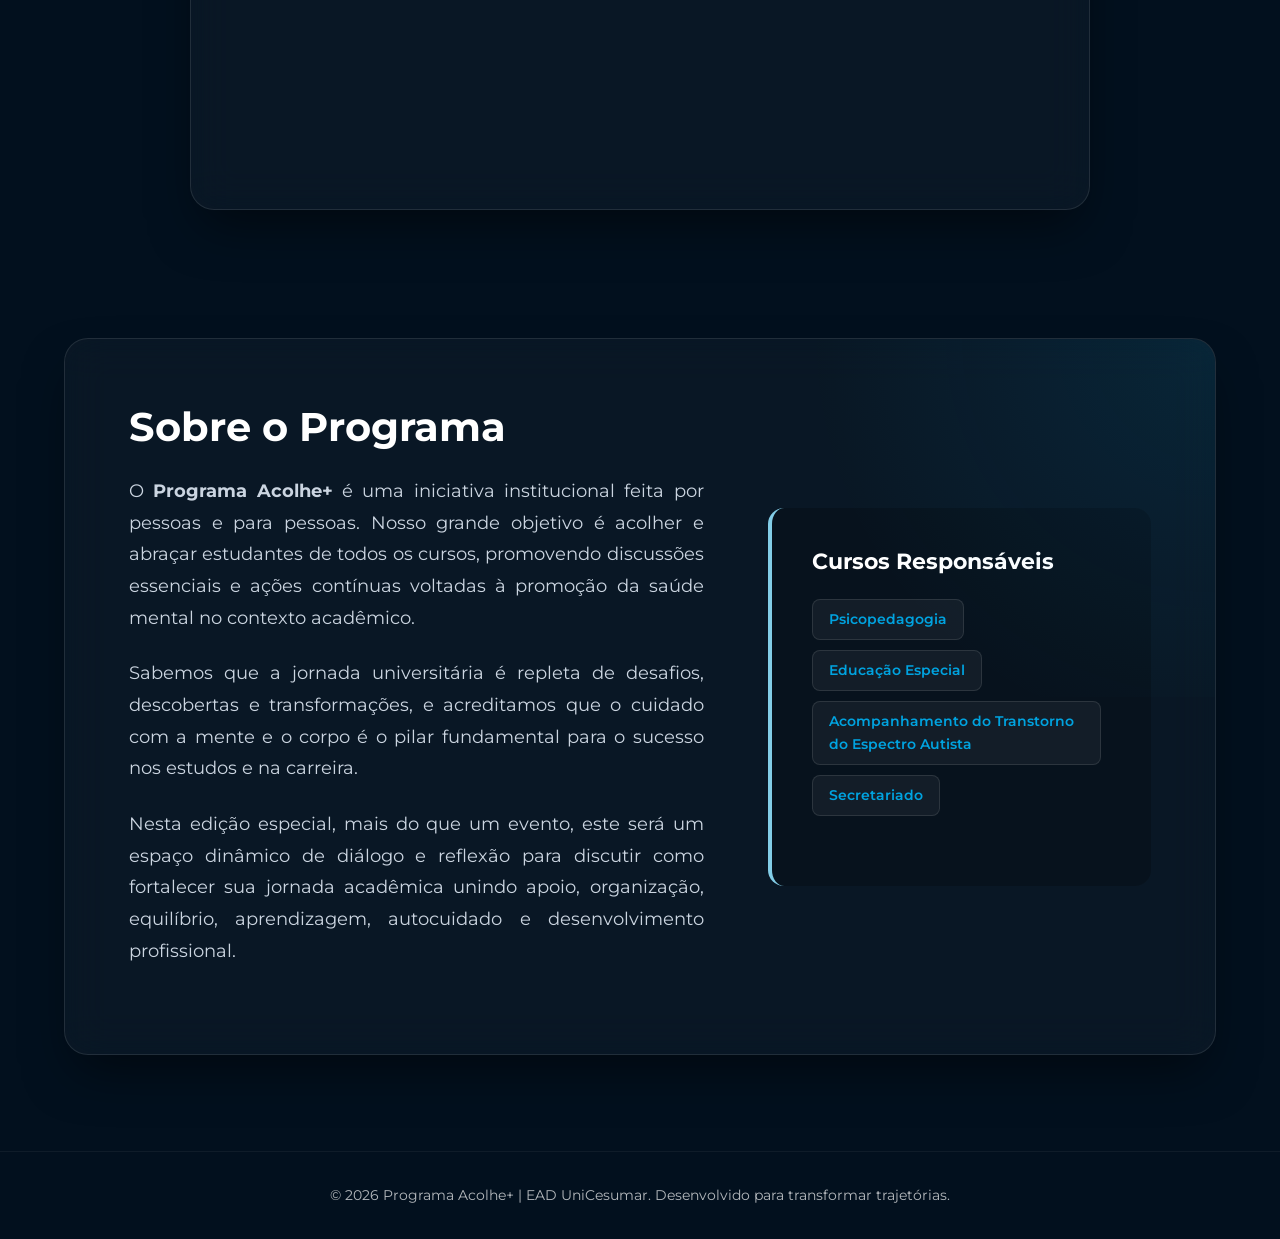
==== commit cacddb8c: "Add files via upload" ====
--- a/index.html
+++ b/index.html
@@ -39,10 +39,13 @@
             </div>
         </div>
     </header>
-    
+
+    <!-- NOVA SEÇÃO: VÍDEO TEASER -->
+    <!-- NOVA SEÇÃO: VÍDEO TEASER -->
     <section id="teaser" class="teaser-section">
         <div class="container">
             <h2 class="teaser-title">Assista ao Teaser Oficial</h2>
+            <!-- CAIXA DO VÍDEO RESPONSIVA COM EFEITO GLASS -->
             <div class="video-wrapper">
                 <iframe src="https://www.youtube.com/embed/wKkh8JtXWKA?si=djHAg2kXGDeH8Ph9" 
                         title="Teaser Acolhe+" 
@@ -88,4 +91,4 @@
 
     <script src="js/main.js"></script>
 </body>
-</html>
+</html>
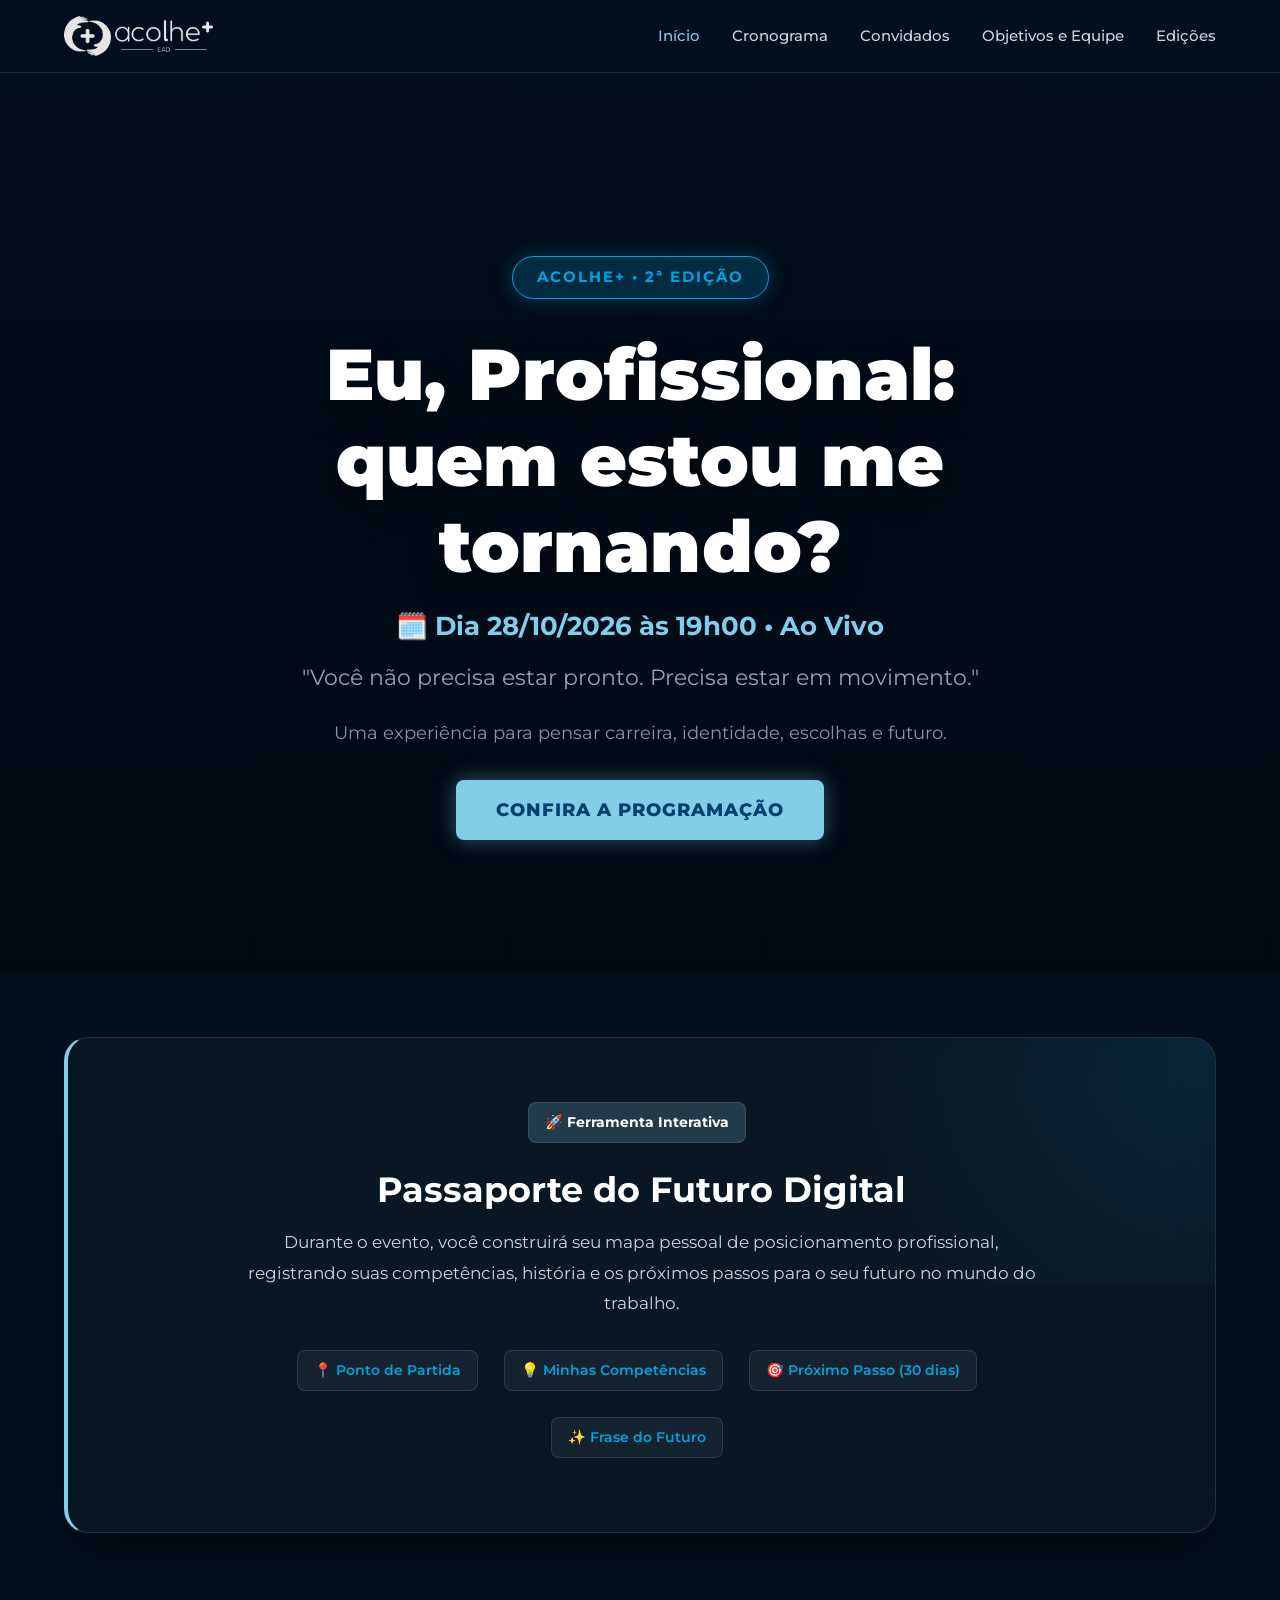
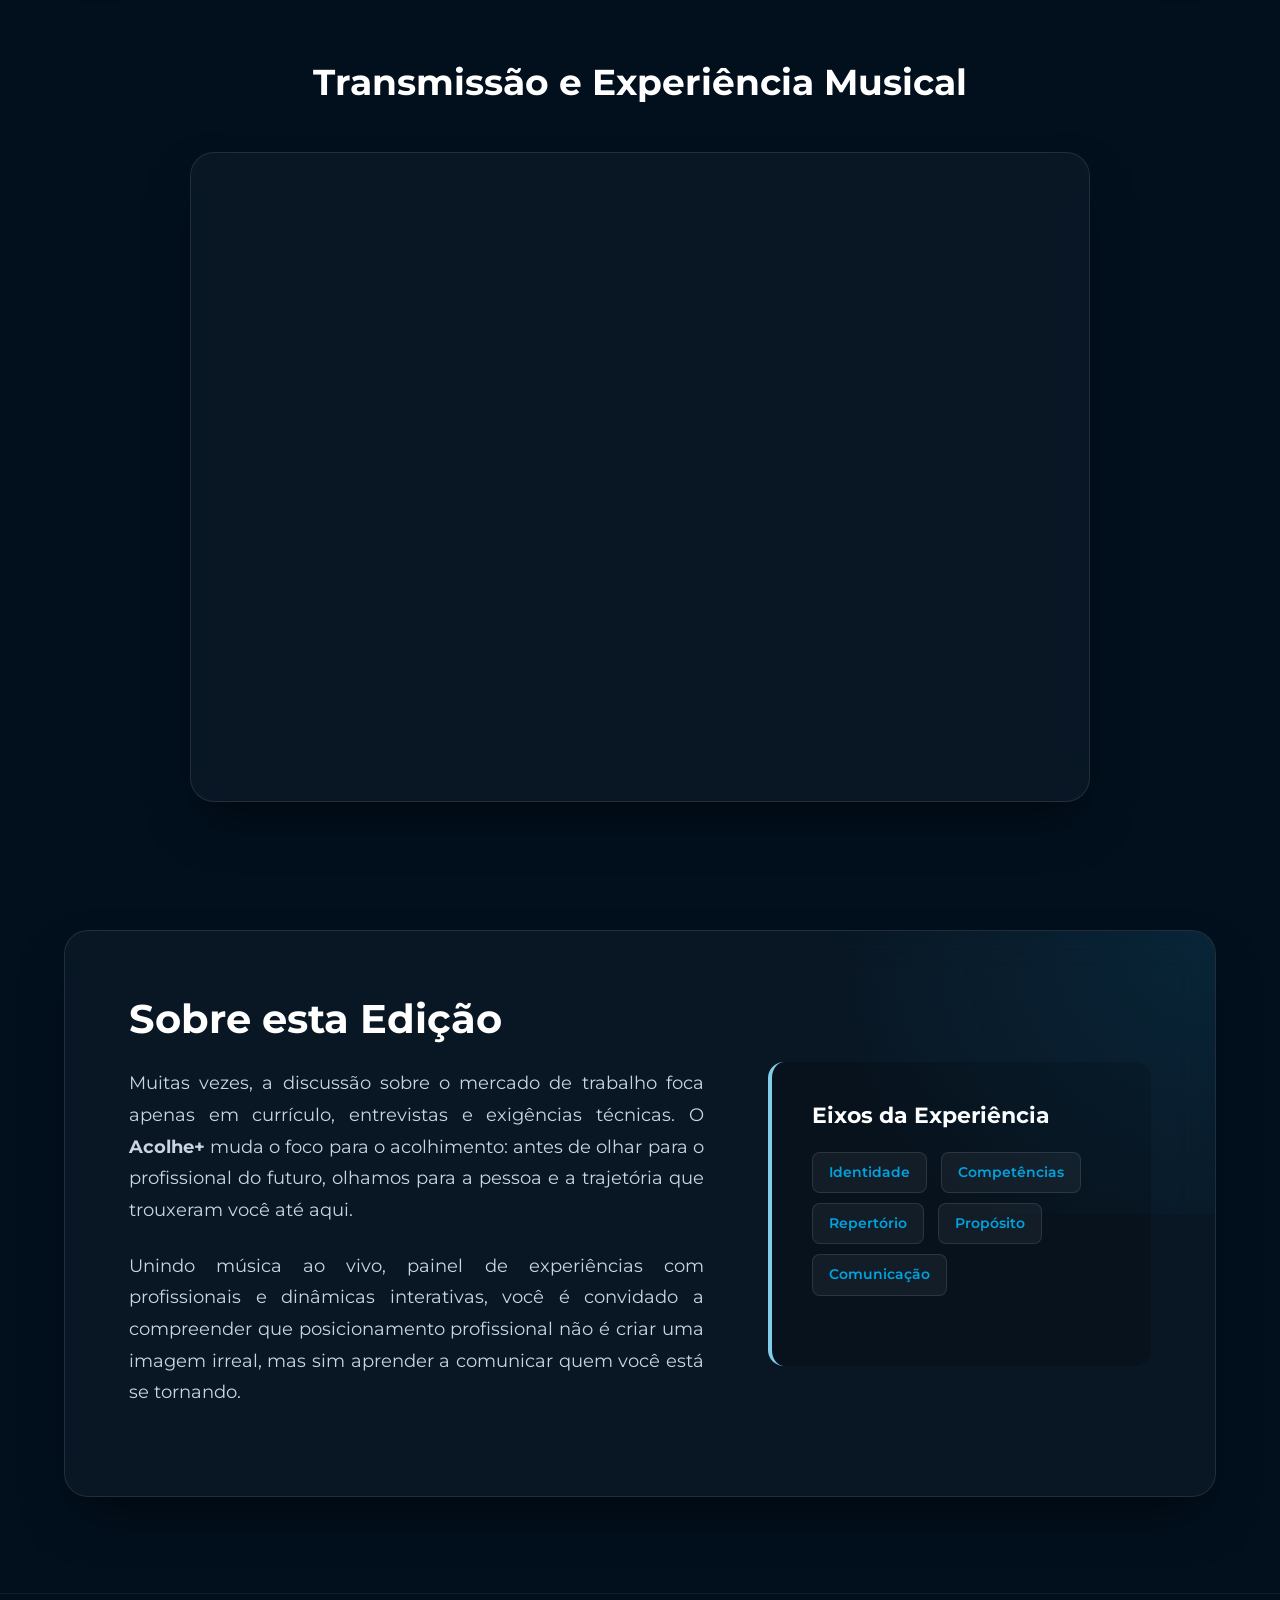
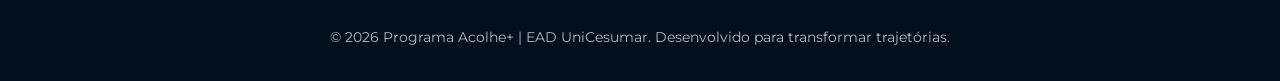
==== commit 6c9ab785: "Update index.html" ====
--- a/index.html
+++ b/index.html
@@ -3,9 +3,8 @@
 <head>
     <meta charset="UTF-8">
     <meta name="viewport" content="width=device-width, initial-scale=1.0">
-    <title>Programa Acolhe+ | Início</title>
+    <title>Programa Acolhe+ | 2ª Edição</title>
     <link rel="icon" type="image/png" href="assets/img/favicon.png">
-    <!-- Link para o CSS unificado -->
     <link rel="stylesheet" href="css/style.css">
     <link rel="preconnect" href="https://fonts.googleapis.com">
     <link rel="preconnect" href="https://fonts.gstatic.com" crossorigin>
@@ -21,8 +20,9 @@
             <ul class="nav-links">
                 <li><a href="index.html" style="color: var(--cor-destaque);">Início</a></li>
                 <li><a href="cronograma.html" style="color: #cbd5e1;">Cronograma</a></li>
-                <li><a href="convidadas.html" style="color: #cbd5e1;">Convidadas</a></li>
+                <li><a href="convidadas.html" style="color: #cbd5e1;">Convidados</a></li>
                 <li><a href="equipe.html" style="color: #cbd5e1;">Objetivos e Equipe</a></li>
+                <li><a href="edicoes.html" style="color: #cbd5e1;">Edições</a></li>
             </ul>
         </div>
     </nav>
@@ -30,55 +30,75 @@
     <header class="hero-home">
         <div class="hero-overlay"></div>
         <div class="container hero-content">
-            <div class="hero-badge">EAD UniCesumar</div>
-            <h1 class="hero-title">Programa Acolhe+</h1>
-            <p class="hero-subtitle">Dia 19/08/2026 - 19hrs</p>
-            <p class="hero-subtitle">"Bem-estar que transforma: construindo uma trajetória universitária saudável"</p>
+            <div class="hero-badge">Acolhe+ • 2ª Edição</div>
+            <h1 class="hero-title">Eu, Profissional: quem estou me tornando?</h1>
+            <p class="hero-subtitle" style="color: var(--cor-destaque); font-weight: 700; font-size: 1.6rem; margin-bottom: 0.8rem;">
+                🗓️ Dia 28/10/2026 às 19h00 • Ao Vivo
+            </p>
+            <p class="hero-subtitle">"Você não precisa estar pronto. Precisa estar em movimento."</p>
+            <p class="hero-subtitle" style="font-size: 1.1rem; opacity: 0.9;">Uma experiência para pensar carreira, identidade, escolhas e futuro.</p>
             <div class="hero-actions">
-                <a href="cronograma.html" class="btn-glow">Confira o Cronograma</a>
+                <a href="cronograma.html" class="btn-glow">Confira a Programação</a>
             </div>
         </div>
     </header>
 
-    <!-- NOVA SEÇÃO: VÍDEO TEASER -->
-    <!-- NOVA SEÇÃO: VÍDEO TEASER -->
+    <!-- NOVO DESTAQUE: PASSAPORTE DO FUTURO DIGITAL -->
+    <section class="section" style="padding: 4rem 0 2rem 0;">
+        <div class="container">
+            <div class="glass-container" style="grid-template-columns: 1fr; border-left: 4px solid var(--cor-destaque);">
+                <div style="text-align: center; max-width: 800px; margin: 0 auto;">
+                    <span class="curso-tag" style="background: rgba(130, 205, 231, 0.2); color: #fff; font-weight: 700;">🚀 Ferramenta Interativa</span>
+                    <h2 style="color: #fff; font-size: 2.2rem; margin: 1rem 0;">Passaporte do Futuro Digital</h2>
+                    <p style="color: #cbd5e1; font-size: 1.05rem; line-height: 1.8; margin-bottom: 2rem;">
+                        Durante o evento, você construirá seu mapa pessoal de posicionamento profissional, registrando suas competências, história e os próximos passos para o seu futuro no mundo do trabalho.
+                    </p>
+                    <div style="display: flex; gap: 1rem; justify-content: center; flex-wrap: wrap;">
+                        <span class="curso-tag">📍 Ponto de Partida</span>
+                        <span class="curso-tag">💡 Minhas Competências</span>
+                        <span class="curso-tag">🎯 Próximo Passo (30 dias)</span>
+                        <span class="curso-tag">✨ Frase do Futuro</span>
+                    </div>
+                </div>
+            </div>
+        </div>
+    </section>
+
+    <!-- SEÇÃO VÍDEO TEASER / TRANSMISSÃO -->
     <section id="teaser" class="teaser-section">
         <div class="container">
-            <h2 class="teaser-title">Assista ao Teaser Oficial</h2>
-            <!-- CAIXA DO VÍDEO RESPONSIVA COM EFEITO GLASS -->
+            <h2 class="teaser-title">Transmissão e Experiência Musical</h2>
             <div class="video-wrapper">
                 <iframe src="https://www.youtube.com/embed/wKkh8JtXWKA?si=djHAg2kXGDeH8Ph9" 
-                        title="Teaser Acolhe+" 
+                        title="Teaser Acolhe+ 2ª Edição" 
                         frameborder="0" 
                         allow="accelerometer; autoplay; clipboard-write; encrypted-media; gyroscope; picture-in-picture" 
                         allowfullscreen>
                 </iframe>
-
             </div>
         </div>
     </section>
 
+    <!-- SOBRE A 2ª EDIÇÃO -->
     <section id="sobre" class="sobre-section">
         <div class="container">
             <div class="glass-container">
-                
                 <div class="sobre-texto">
-                    <h2>Sobre o Programa</h2>
-                    <p>O <strong>Programa Acolhe+</strong> é uma iniciativa institucional feita por pessoas e para pessoas. Nosso grande objetivo é acolher e abraçar estudantes de todos os cursos, promovendo discussões essenciais e ações contínuas voltadas à promoção da saúde mental no contexto acadêmico.</p>
-                    <p>Sabemos que a jornada universitária é repleta de desafios, descobertas e transformações, e acreditamos que o cuidado com a mente e o corpo é o pilar fundamental para o sucesso nos estudos e na carreira.</p>
-                    <p>Nesta edição especial, mais do que um evento, este será um espaço dinâmico de diálogo e reflexão para discutir como fortalecer sua jornada acadêmica unindo apoio, organização, equilíbrio, aprendizagem, autocuidado e desenvolvimento profissional.</p>
+                    <h2>Sobre esta Edição</h2>
+                    <p>Muitas vezes, a discussão sobre o mercado de trabalho foca apenas em currículo, entrevistas e exigências técnicas. O <strong>Acolhe+</strong> muda o foco para o acolhimento: antes de olhar para o profissional do futuro, olhamos para a pessoa e a trajetória que trouxeram você até aqui.</p>
+                    <p>Unindo música ao vivo, painel de experiências com profissionais e dinâmicas interativas, você é convidado a compreender que posicionamento profissional não é criar uma imagem irreal, mas sim aprender a comunicar quem você está se tornando.</p>
                 </div>
                 
                 <div class="sobre-cursos">
-                    <h3>Cursos Responsáveis</h3>
+                    <h3>Eixos da Experiência</h3>
                     <div style="margin-bottom: 20px;">
-                        <span class="curso-tag">Psicopedagogia</span>
-                        <span class="curso-tag">Educação Especial</span>
-                        <span class="curso-tag">Acompanhamento do Transtorno do Espectro Autista</span>
-                        <span class="curso-tag">Secretariado</span>
+                        <span class="curso-tag">Identidade</span>
+                        <span class="curso-tag">Competências</span>
+                        <span class="curso-tag">Repertório</span>
+                        <span class="curso-tag">Propósito</span>
+                        <span class="curso-tag">Comunicação</span>
                     </div>
                 </div>
-
             </div>
         </div>
     </section>
@@ -91,4 +111,4 @@
 
     <script src="js/main.js"></script>
 </body>
-</html>+</html>
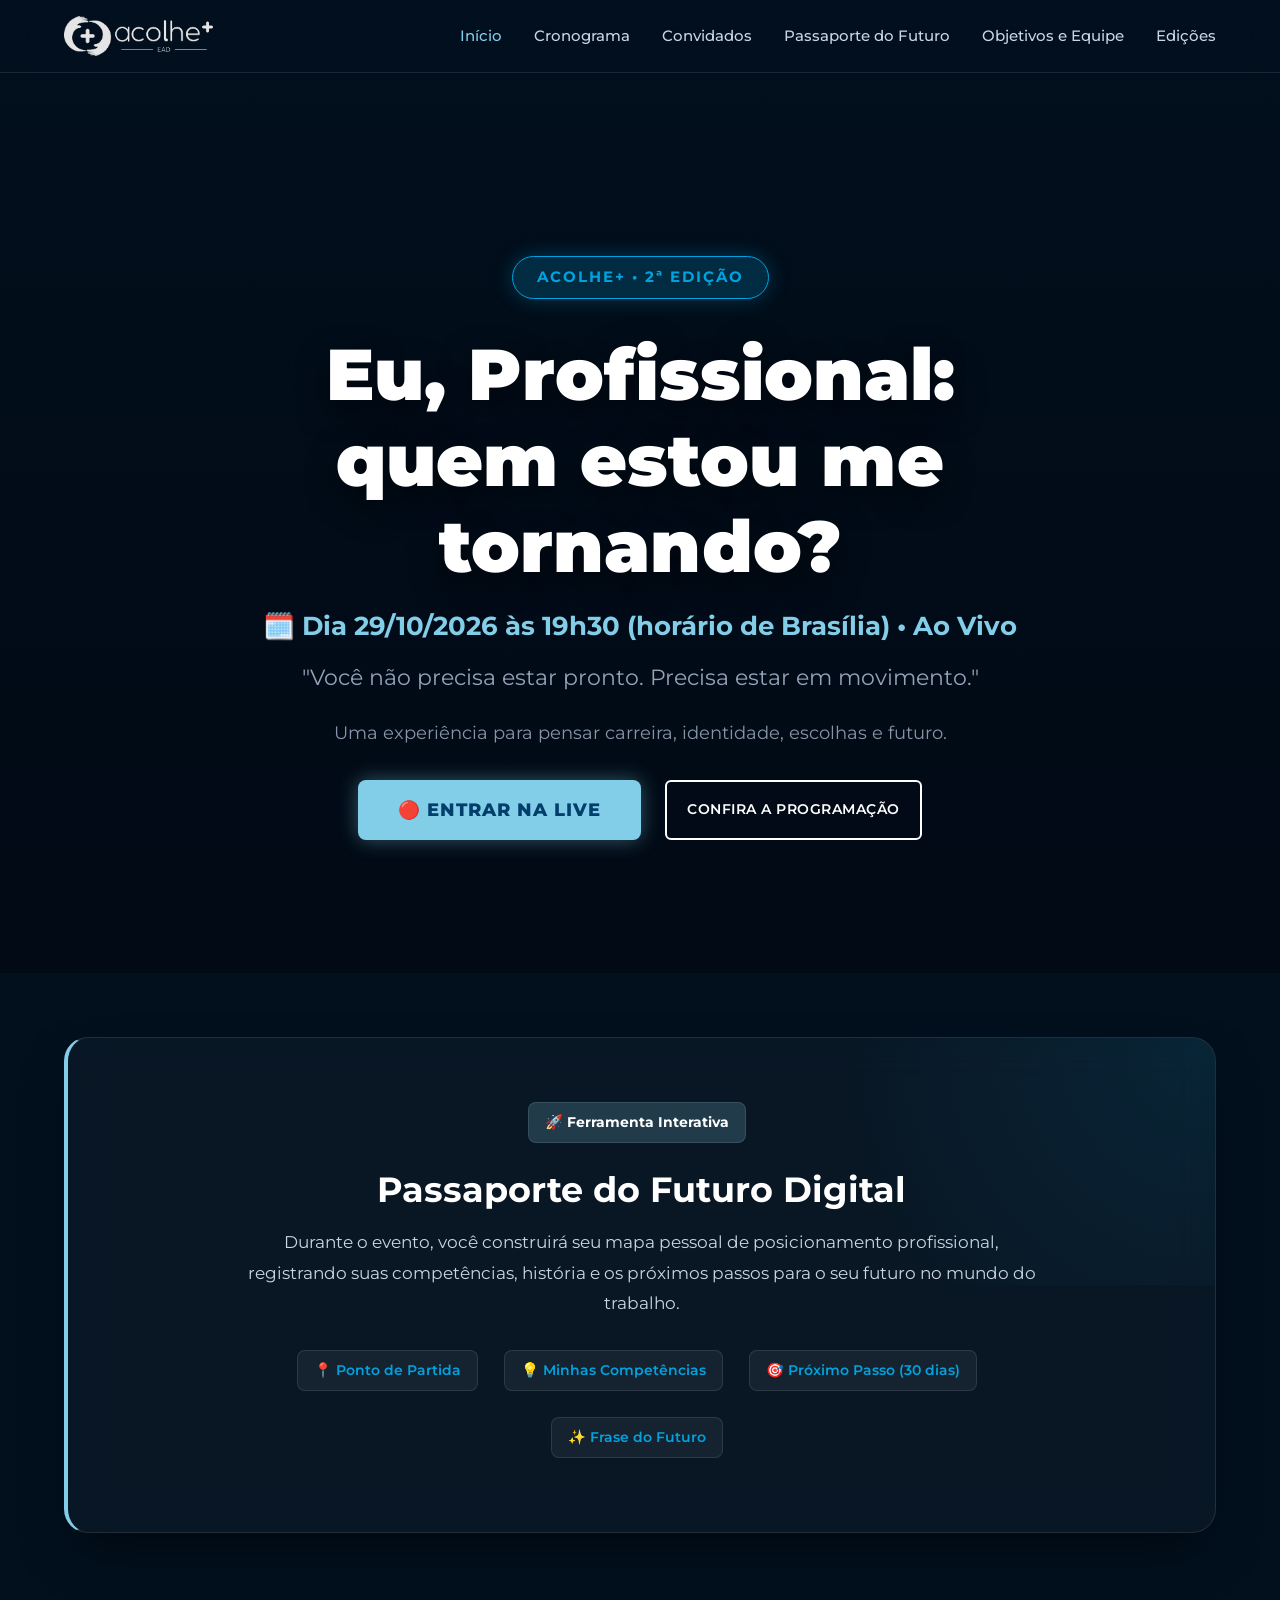
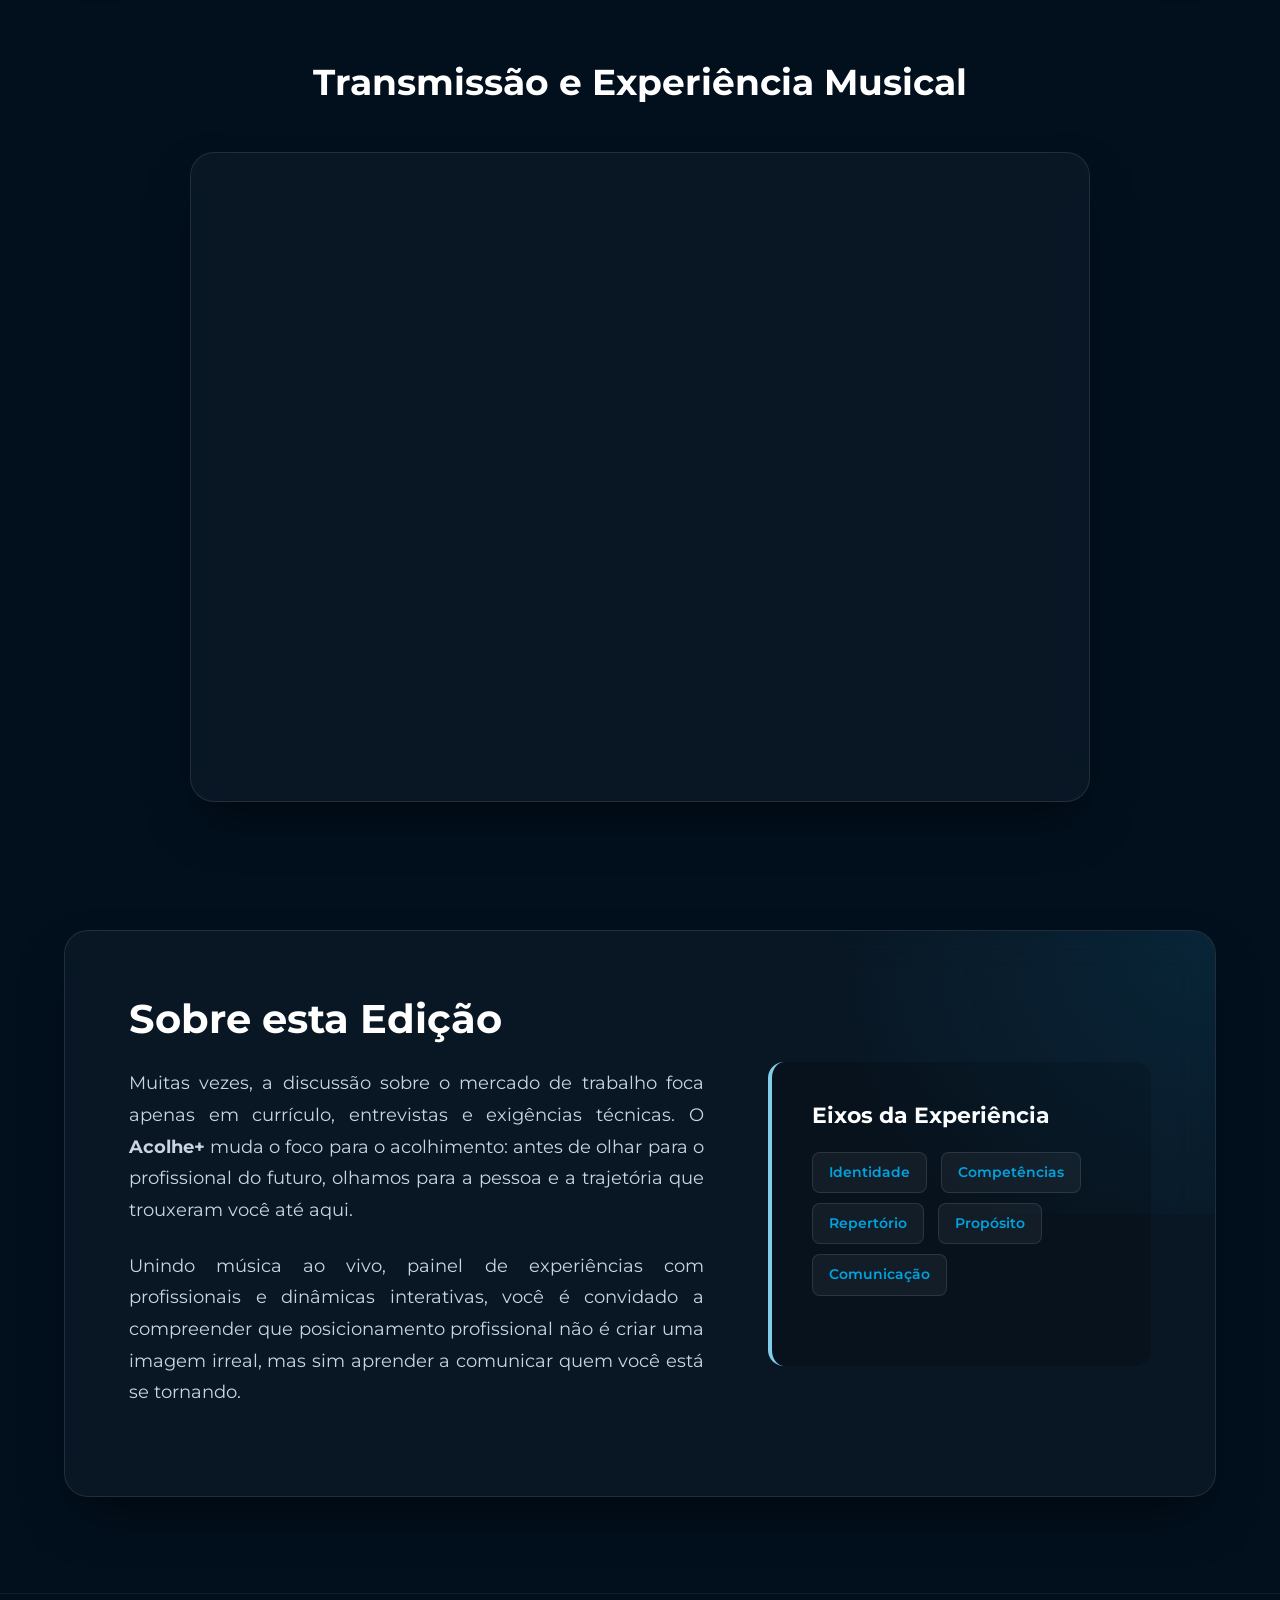
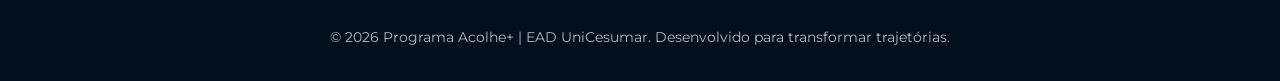
==== commit 8de5f30d: "Update index.html" ====
--- a/index.html
+++ b/index.html
@@ -17,13 +17,14 @@
                 <img src="assets/img/logoh_branca.png" alt="Logo Acolhe+" class="logo-img" onerror="this.outerHTML='<span style=\'color:#fff; font-size: 1.5rem; font-weight: 700;\'>Acolhe<span style=\'color:var(--color-secondary)\'>+</span></span>'">
             </a>
             
-            <ul class="nav-links">
-                <li><a href="index.html" style="color: var(--cor-destaque);">Início</a></li>
-                <li><a href="cronograma.html" style="color: #cbd5e1;">Cronograma</a></li>
-                <li><a href="convidadas.html" style="color: #cbd5e1;">Convidados</a></li>
-                <li><a href="equipe.html" style="color: #cbd5e1;">Objetivos e Equipe</a></li>
-                <li><a href="edicoes.html" style="color: #cbd5e1;">Edições</a></li>
-            </ul>
+           <ul class="nav-links">
+    <li><a href="index.html" style="color: var(--cor-destaque);">Início</a></li>
+    <li><a href="cronograma.html" style="color: #cbd5e1;">Cronograma</a></li>
+    <li><a href="convidadas.html" style="color: #cbd5e1;">Convidados</a></li>
+    <li><a href="passaporte.html" style="color: #cbd5e1;">Passaporte do Futuro</a></li>
+    <li><a href="equipe.html" style="color: #cbd5e1;">Objetivos e Equipe</a></li>
+    <li><a href="edicoes.html" style="color: #cbd5e1;">Edições</a></li>
+</ul>
         </div>
     </nav>
 
@@ -33,12 +34,18 @@
             <div class="hero-badge">Acolhe+ • 2ª Edição</div>
             <h1 class="hero-title">Eu, Profissional: quem estou me tornando?</h1>
             <p class="hero-subtitle" style="color: var(--cor-destaque); font-weight: 700; font-size: 1.6rem; margin-bottom: 0.8rem;">
-                🗓️ Dia 28/10/2026 às 19h00 • Ao Vivo
+                🗓️ Dia 29/10/2026 às 19h30 (horário de Brasília) • Ao Vivo
             </p>
             <p class="hero-subtitle">"Você não precisa estar pronto. Precisa estar em movimento."</p>
             <p class="hero-subtitle" style="font-size: 1.1rem; opacity: 0.9;">Uma experiência para pensar carreira, identidade, escolhas e futuro.</p>
-            <div class="hero-actions">
-                <a href="cronograma.html" class="btn-glow">Confira a Programação</a>
+            
+            <div class="hero-actions" style="flex-wrap: wrap;">
+                <a href="https://www.youtube.com/live/sstY0KeekAA" target="_blank" class="btn-glow" style="display: inline-flex; align-items: center; gap: 8px;">
+                    🔴 Entrar na Live
+                </a>
+                <a href="cronograma.html" class="btn-outline" style="display: inline-flex; align-items: center;">
+                    Confira a Programação
+                </a>
             </div>
         </div>
     </header>
--- a/css/style.css
+++ b/css/style.css
@@ -1057,3 +1057,9 @@
     .crono-title { font-size: 2.2rem; }
     .access-card { padding: 2rem; margin: 0 20px; }
 }
+
+@media (max-width: 992px) {
+    .edition-grid {
+        grid-template-columns: 1fr !important;
+    }
+}
